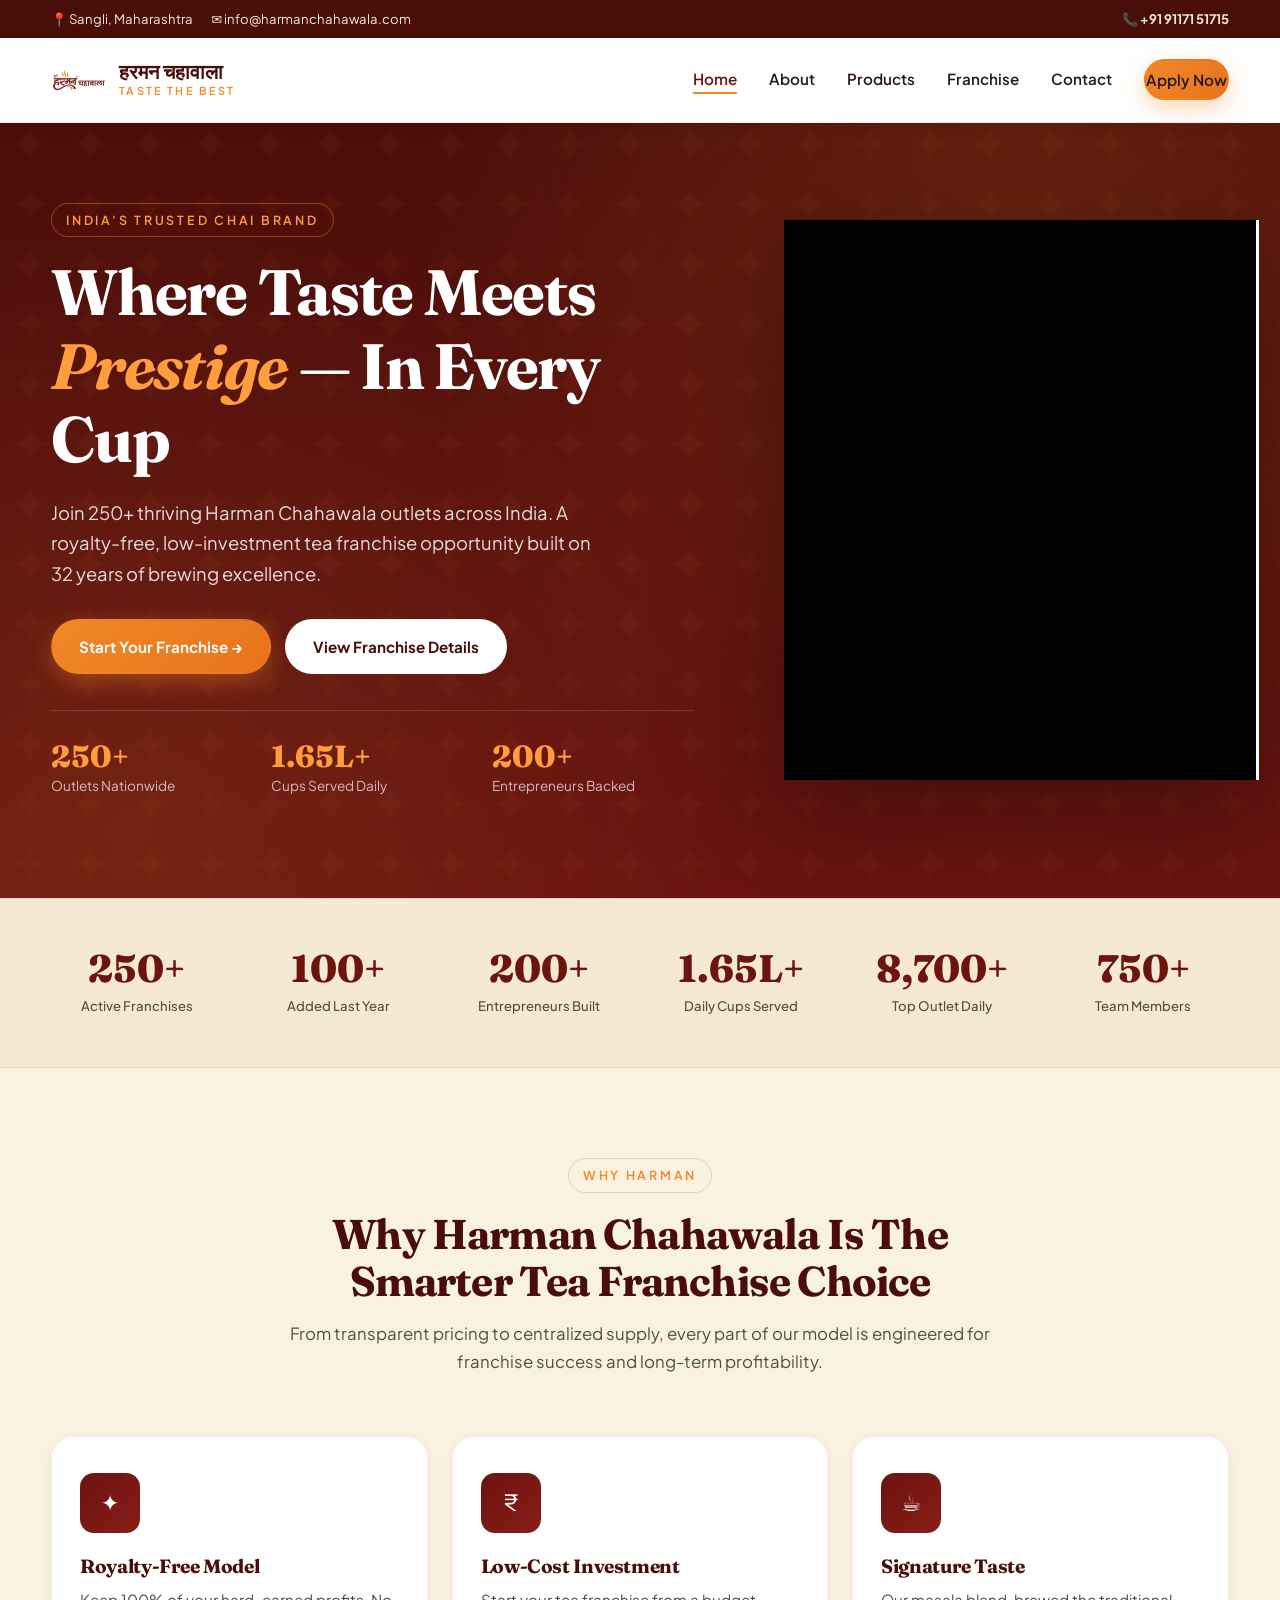
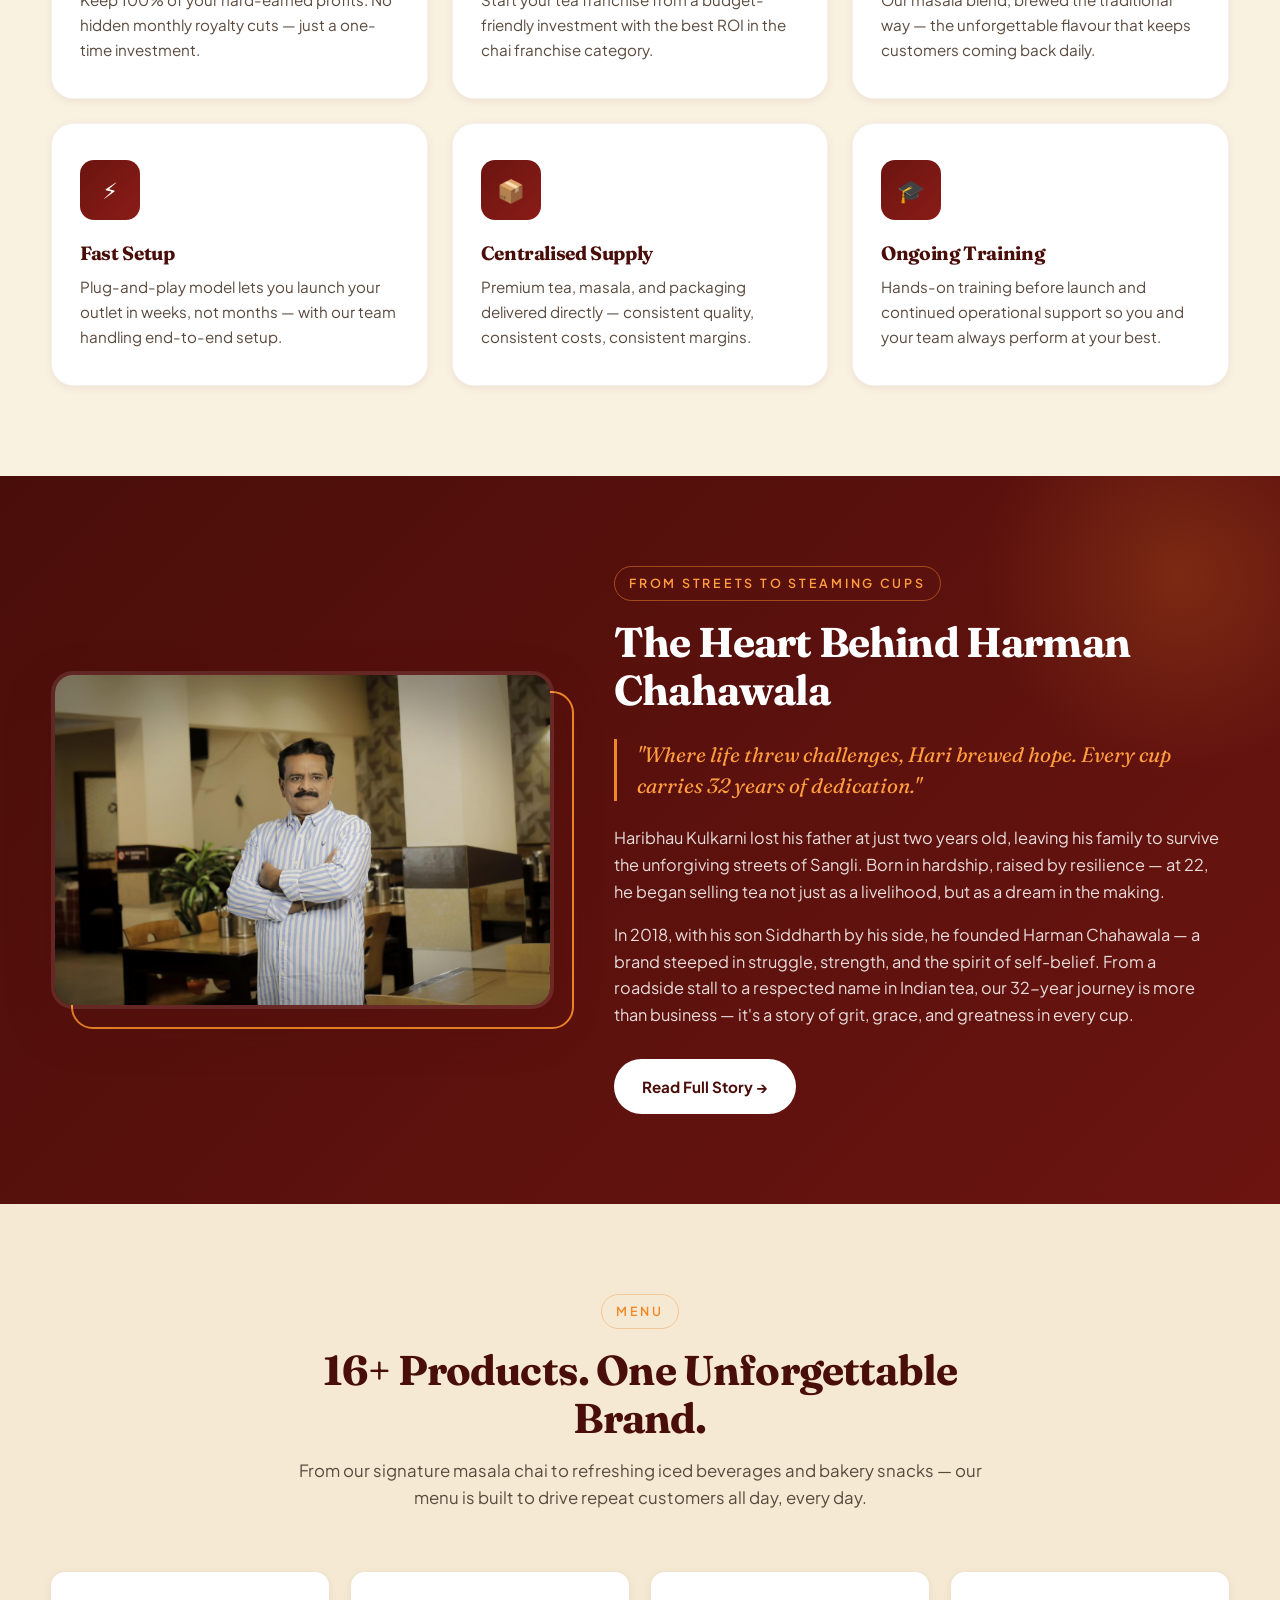
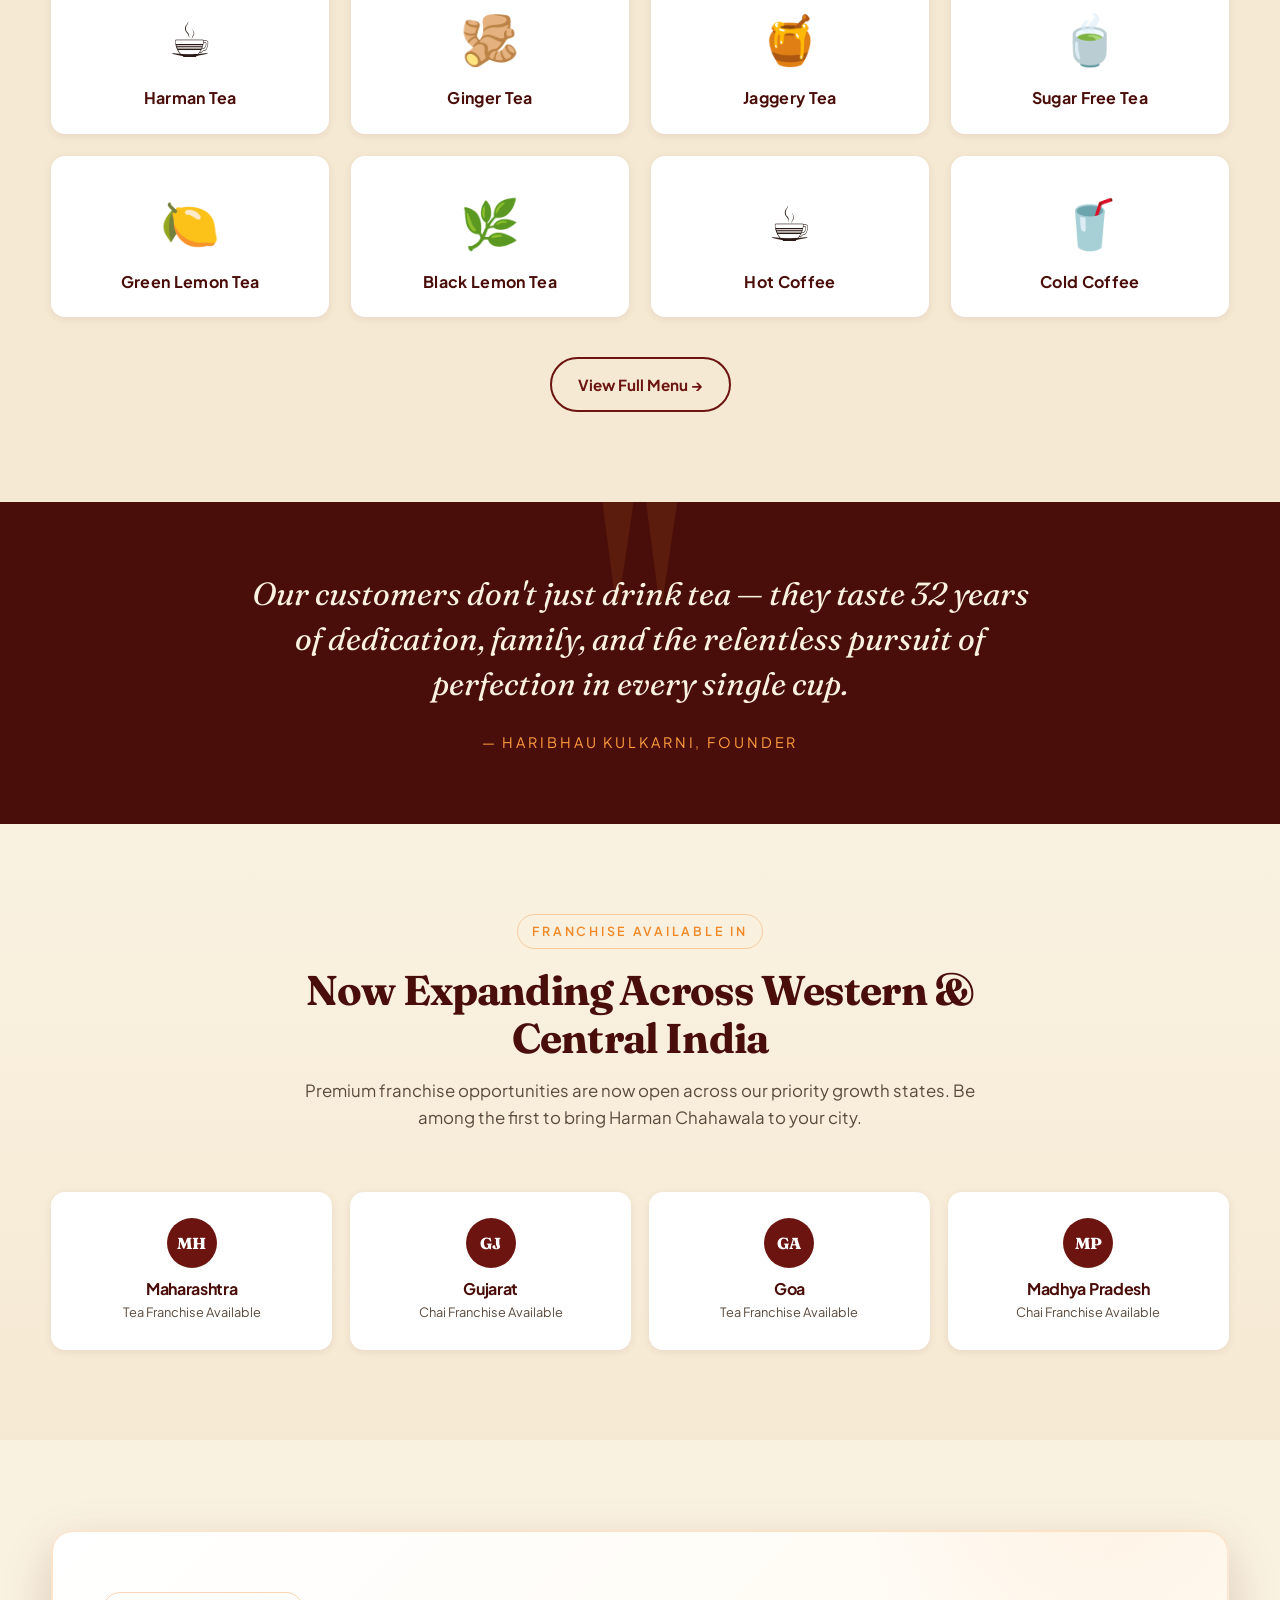
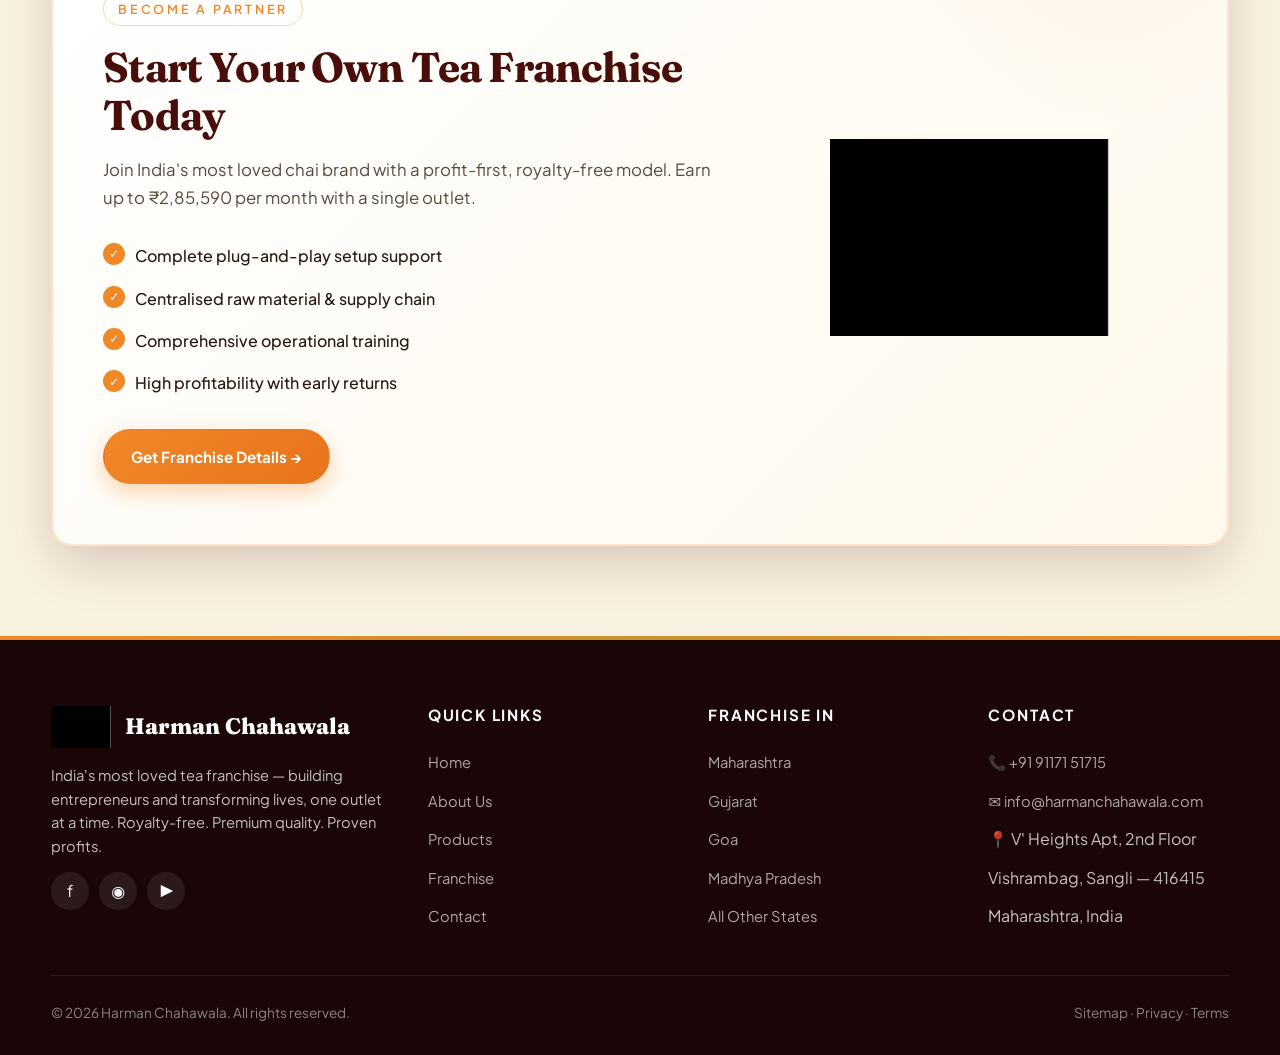
==== index.html @ 60fa7f4a "Initial project setup" ====
<!DOCTYPE html>
<html lang="en">
<head>
<meta charset="UTF-8">
<meta name="viewport" content="width=device-width, initial-scale=1.0">

<!-- ==== Primary SEO Meta ==== -->
<title>Harman Chahawala — Best Tea Franchise in India | Low Cost Chai Franchise</title>
<meta name="description" content="Start your own tea franchise with Harman Chahawala — India's fastest growing chai brand with 250+ outlets. Low investment, royalty-free model, high ROI. Available across Maharashtra, Gujarat, Goa & Madhya Pradesh.">
<meta name="keywords" content="tea franchise cost, chai franchise cost, tea franchise in Maharashtra, tea franchise in Gujarat, tea franchise in Goa, tea franchise in Madhya Pradesh, chai franchise India, low cost tea franchise, Harman Chahawala franchise, best chai franchise, tea stall franchise, profitable tea business">
<meta name="author" content="Harman Chahawala">
<meta name="robots" content="index, follow, max-image-preview:large, max-snippet:-1, max-video-preview:-1">
<meta name="googlebot" content="index, follow">
<meta name="bingbot" content="index, follow">
<link rel="canonical" href="https://www.harmanchahawala.com/">

<!-- ==== Open Graph / Facebook ==== -->
<meta property="og:type" content="website">
<meta property="og:url" content="https://www.harmanchahawala.com/">
<meta property="og:title" content="Harman Chahawala — Best Tea Franchise in India | Low Cost Chai Franchise">
<meta property="og:description" content="Join India's fastest growing tea franchise — 250+ outlets, royalty-free, high ROI. Available in Maharashtra, Gujarat, Goa & MP.">
<meta property="og:image" content="https://www.harmanchahawala.com/images/hero-1.jpg">
<meta property="og:locale" content="en_IN">
<meta property="og:site_name" content="Harman Chahawala">

<!-- ==== Twitter ==== -->
<meta name="twitter:card" content="summary_large_image">
<meta name="twitter:title" content="Harman Chahawala — Best Tea Franchise in India">
<meta name="twitter:description" content="India's fastest growing chai franchise — 250+ outlets, low investment, royalty-free model.">
<meta name="twitter:image" content="https://www.harmanchahawala.com/images/hero-1.jpg">

<!-- ==== Geo / Local ==== -->
<meta name="geo.region" content="IN-MH">
<meta name="geo.placename" content="Sangli, Maharashtra">
<meta name="geo.position" content="16.8524;74.5815">
<meta name="ICBM" content="16.8524, 74.5815">

<!-- ==== Favicon ==== -->
<link rel="icon" type="image/png" href="images/logo.png">
<link rel="apple-touch-icon" href="images/logo.png">

<!-- ==== Preload critical resources ==== -->
<link rel="preconnect" href="https://fonts.googleapis.com">
<link rel="preconnect" href="https://fonts.gstatic.com" crossorigin>
<link rel="stylesheet" href="css/style.css">

<!-- ==== Structured Data — Organization ==== -->
<script type="application/ld+json">
{
  "@context": "https://schema.org",
  "@type": "Organization",
  "name": "Harman Chahawala",
  "alternateName": "Hari Harman Chahawala",
  "url": "https://www.harmanchahawala.com/",
  "logo": "https://www.harmanchahawala.com/images/logo.png",
  "image": "https://www.harmanchahawala.com/images/hero-1.jpg",
  "description": "India's fastest growing tea franchise with 250+ outlets. Affordable, royalty-free chai franchise opportunity across Maharashtra, Gujarat, Goa and Madhya Pradesh.",
  "foundingDate": "2018",
  "founder": { "@type": "Person", "name": "Haribhau Kulkarni" },
  "address": {
    "@type": "PostalAddress",
    "streetAddress": "V' Heights Apt 2nd Floor, Near Hotel Hanuman Executive, Vishrambag",
    "addressLocality": "Sangli",
    "addressRegion": "Maharashtra",
    "postalCode": "416415",
    "addressCountry": "IN"
  },
  "contactPoint": {
    "@type": "ContactPoint",
    "telephone": "+91-91171-51715",
    "contactType": "Franchise Enquiry",
    "email": "info@harmanchahawala.com",
    "areaServed": ["IN-MH","IN-GJ","IN-GA","IN-MP"],
    "availableLanguage": ["en","hi","mr"]
  },
  "sameAs": [
    "https://www.facebook.com/harmanchahawala",
    "https://www.instagram.com/harmanchahawala",
    "https://www.youtube.com/@harmanchahawala"
  ]
}
</script>

<!-- ==== Structured Data — FranchiseOpportunity ==== -->
<script type="application/ld+json">
{
  "@context": "https://schema.org",
  "@type": "Service",
  "serviceType": "Tea Franchise Opportunity",
  "name": "Harman Chahawala Tea Franchise",
  "provider": { "@type": "Organization", "name": "Harman Chahawala" },
  "areaServed": [
    { "@type": "AdministrativeArea", "name": "Maharashtra" },
    { "@type": "AdministrativeArea", "name": "Gujarat" },
    { "@type": "AdministrativeArea", "name": "Goa" },
    { "@type": "AdministrativeArea", "name": "Madhya Pradesh" }
  ],
  "offers": {
    "@type": "Offer",
    "description": "Low-cost royalty-free tea franchise model with high profitability and centralized support.",
    "priceCurrency": "INR"
  }
}
</script>

<!-- ==== Structured Data — Website ==== -->
<script type="application/ld+json">
{
  "@context": "https://schema.org",
  "@type": "WebSite",
  "url": "https://www.harmanchahawala.com/",
  "name": "Harman Chahawala",
  "potentialAction": {
    "@type": "SearchAction",
    "target": "https://www.harmanchahawala.com/?s={search_term_string}",
    "query-input": "required name=search_term_string"
  }
}
</script>
</head>

<body>
<a href="#main" class="skip-link">Skip to main content</a>

<!-- ==== TOPBAR ==== -->
<div class="topbar">
  <div class="container">
    <div class="left">
      <span>📍 Sangli, Maharashtra</span>
      <a href="mailto:info@harmanchahawala.com">✉ info@harmanchahawala.com</a>
    </div>
    <div class="right">
      <a href="tel:+919117151715"><strong>📞 +91 91171 51715</strong></a>
    </div>
  </div>
</div>

<!-- ==== HEADER ==== -->
<header class="header">
  <div class="container">
    <nav class="nav" aria-label="Primary">
      <a class="brand" href="index.html" aria-label="Harman Chahawala home">
        <img src="images/logo_harman.png" alt="Harman Chahawala logo" width="56" height="56">
        <div class="brand-text">
          हरमन चहावाला
          <small>Taste the Best</small>
        </div>
      </a>
      <ul class="menu" id="primaryMenu">
        <li><a href="index.html">Home</a></li>
        <li><a href="about.html">About</a></li>
        <li><a href="products.html">Products</a></li>
        <li><a href="franchise.html">Franchise</a></li>
        <li><a href="contact.html">Contact</a></li>
        <li><a href="contact.html" class="btn btn-primary">Apply Now</a></li>
      </ul>
      <button class="menu-toggle" aria-label="Toggle menu" aria-expanded="false" aria-controls="primaryMenu">
        <span></span><span></span><span></span>
      </button>
    </nav>
  </div>
</header>

<main id="main">

<!-- ==== HERO ==== -->
<section class="hero" aria-label="Hero">
  <div class="container">
    <div class="hero-grid">
      <div class="hero-text">
        <span class="section-eyebrow" style="border-color:rgba(240,136,40,.45); color:var(--saffron-light)">India's Trusted Chai Brand</span>
        <h1>Where Taste Meets <span class="accent">Prestige</span> — In Every Cup</h1>
        <p class="lead">Join 250+ thriving Harman Chahawala outlets across India. A royalty-free, low-investment tea franchise opportunity built on 32 years of brewing excellence.</p>
        <div class="hero-cta">
          <a href="contact.html" class="btn btn-primary">Start Your Franchise →</a>
          <a href="franchise.html" class="btn btn-light">View Franchise Details</a>
        </div>
        <div class="hero-stats">
          <div class="hero-stat">
            <span class="num">250+</span>
            <span class="label">Outlets Nationwide</span>
          </div>
          <div class="hero-stat">
            <span class="num">1.65L+</span>
            <span class="label">Cups Served Daily</span>
          </div>
          <div class="hero-stat">
            <span class="num">200+</span>
            <span class="label">Entrepreneurs Backed</span>
          </div>
        </div>
      </div>
      <div class="hero-visual" aria-hidden="true">
        <span class="steam" style="left:30%; top:8%; animation-delay:0s;"></span>
        <span class="steam" style="left:42%; top:14%; animation-delay:.6s;"></span>
        <span class="steam" style="left:36%; top:20%; animation-delay:1.2s;"></span>
        <img class="hero-mascot" src="images/mascot.png" alt="Harman Chahawala mascot serving fresh tea" loading="eager" width="500" height="600">
      </div>
    </div>
  </div>
</section>

<!-- ==== STATS STRIP ==== -->
<section class="stats-strip" aria-label="Business at a glance">
  <div class="container">
    <div class="stats-grid">
      <div class="stat-block reveal">
        <div class="num">250+</div>
        <div class="label">Active Franchises</div>
      </div>
      <div class="stat-block reveal">
        <div class="num">100+</div>
        <div class="label">Added Last Year</div>
      </div>
      <div class="stat-block reveal">
        <div class="num">200+</div>
        <div class="label">Entrepreneurs Built</div>
      </div>
      <div class="stat-block reveal">
        <div class="num">1.65L+</div>
        <div class="label">Daily Cups Served</div>
      </div>
      <div class="stat-block reveal">
        <div class="num">8,700+</div>
        <div class="label">Top Outlet Daily</div>
      </div>
      <div class="stat-block reveal">
        <div class="num">750+</div>
        <div class="label">Team Members</div>
      </div>
    </div>
  </div>
</section>

<!-- ==== WHY CHOOSE ==== -->
<section class="section">
  <div class="container">
    <div class="section-head reveal">
      <span class="section-eyebrow">Why Harman</span>
      <h2>Why Harman Chahawala Is The Smarter Tea Franchise Choice</h2>
      <p>From transparent pricing to centralized supply, every part of our model is engineered for franchise success and long-term profitability.</p>
    </div>
    <div class="why-grid">
      <article class="why-card reveal">
        <div class="why-icon" aria-hidden="true">✦</div>
        <h3>Royalty-Free Model</h3>
        <p>Keep 100% of your hard-earned profits. No hidden monthly royalty cuts — just a one-time investment.</p>
      </article>
      <article class="why-card reveal">
        <div class="why-icon" aria-hidden="true">₹</div>
        <h3>Low-Cost Investment</h3>
        <p>Start your tea franchise from a budget-friendly investment with the best ROI in the chai franchise category.</p>
      </article>
      <article class="why-card reveal">
        <div class="why-icon" aria-hidden="true">☕</div>
        <h3>Signature Taste</h3>
        <p>Our masala blend, brewed the traditional way — the unforgettable flavour that keeps customers coming back daily.</p>
      </article>
      <article class="why-card reveal">
        <div class="why-icon" aria-hidden="true">⚡</div>
        <h3>Fast Setup</h3>
        <p>Plug-and-play model lets you launch your outlet in weeks, not months — with our team handling end-to-end setup.</p>
      </article>
      <article class="why-card reveal">
        <div class="why-icon" aria-hidden="true">📦</div>
        <h3>Centralised Supply</h3>
        <p>Premium tea, masala, and packaging delivered directly — consistent quality, consistent costs, consistent margins.</p>
      </article>
      <article class="why-card reveal">
        <div class="why-icon" aria-hidden="true">🎓</div>
        <h3>Ongoing Training</h3>
        <p>Hands-on training before launch and continued operational support so you and your team always perform at your best.</p>
      </article>
    </div>
  </div>
</section>

<!-- ==== FOUNDER ==== -->
<section class="founder-section section">
  <div class="container">
    <div class="founder-grid">
      <div class="founder-image reveal">
        <img src="images/founder.jpg" alt="Haribhau Kulkarni, founder of Harman Chahawala" loading="lazy">
      </div>
      <div class="founder-content reveal">
        <span class="section-eyebrow" style="border-color:rgba(240,136,40,.5); color:var(--saffron-light)">From Streets To Steaming Cups</span>
        <h2>The Heart Behind Harman Chahawala</h2>
        <blockquote class="quote">"Where life threw challenges, Hari brewed hope. Every cup carries 32 years of dedication."</blockquote>
        <p>Haribhau Kulkarni lost his father at just two years old, leaving his family to survive the unforgiving streets of Sangli. Born in hardship, raised by resilience — at 22, he began selling tea not just as a livelihood, but as a dream in the making.</p>
        <p>In 2018, with his son Siddharth by his side, he founded Harman Chahawala — a brand steeped in struggle, strength, and the spirit of self-belief. From a roadside stall to a respected name in Indian tea, our 32-year journey is more than business — it's a story of grit, grace, and greatness in every cup.</p>
        <a href="about.html" class="btn btn-light" style="margin-top:14px;">Read Full Story →</a>
      </div>
    </div>
  </div>
</section>

<!-- ==== PRODUCTS PREVIEW ==== -->
<section class="products-section section">
  <div class="container">
    <div class="section-head reveal">
      <span class="section-eyebrow">Menu</span>
      <h2>16+ Products. One Unforgettable Brand.</h2>
      <p>From our signature masala chai to refreshing iced beverages and bakery snacks — our menu is built to drive repeat customers all day, every day.</p>
    </div>
    <div class="products-grid">
      <div class="product-card reveal"><span class="product-emoji">☕</span><h4>Harman Tea</h4></div>
      <div class="product-card reveal"><span class="product-emoji">🫚</span><h4>Ginger Tea</h4></div>
      <div class="product-card reveal"><span class="product-emoji">🍯</span><h4>Jaggery Tea</h4></div>
      <div class="product-card reveal"><span class="product-emoji">🍵</span><h4>Sugar Free Tea</h4></div>
      <div class="product-card reveal"><span class="product-emoji">🍋</span><h4>Green Lemon Tea</h4></div>
      <div class="product-card reveal"><span class="product-emoji">🌿</span><h4>Black Lemon Tea</h4></div>
      <div class="product-card reveal"><span class="product-emoji">☕</span><h4>Hot Coffee</h4></div>
      <div class="product-card reveal"><span class="product-emoji">🥤</span><h4>Cold Coffee</h4></div>
    </div>
    <div style="text-align:center; margin-top:40px;">
      <a href="products.html" class="btn btn-outline">View Full Menu →</a>
    </div>
  </div>
</section>

<!-- ==== QUOTE BAND ==== -->
<section class="quote-band">
  <div class="container">
    <blockquote>
      Our customers don't just drink tea — they taste 32 years of dedication, family, and the relentless pursuit of perfection in every single cup.
    </blockquote>
    <cite>— Haribhau Kulkarni, Founder</cite>
  </div>
</section>

<!-- ==== STATES COVERAGE ==== -->
<section class="states-section section">
  <div class="container">
    <div class="section-head reveal">
      <span class="section-eyebrow">Franchise Available In</span>
      <h2>Now Expanding Across Western & Central India</h2>
      <p>Premium franchise opportunities are now open across our priority growth states. Be among the first to bring Harman Chahawala to your city.</p>
    </div>
    <div class="states-grid">
      <a href="contact.html" class="state-pill reveal">
        <div class="state-icon">MH</div>
        <h4>Maharashtra</h4>
        <p>Tea Franchise Available</p>
      </a>
      <a href="contact.html" class="state-pill reveal">
        <div class="state-icon">GJ</div>
        <h4>Gujarat</h4>
        <p>Chai Franchise Available</p>
      </a>
      <a href="contact.html" class="state-pill reveal">
        <div class="state-icon">GA</div>
        <h4>Goa</h4>
        <p>Tea Franchise Available</p>
      </a>
      <a href="contact.html" class="state-pill reveal">
        <div class="state-icon">MP</div>
        <h4>Madhya Pradesh</h4>
        <p>Chai Franchise Available</p>
      </a>
    </div>
  </div>
</section>

<!-- ==== FRANCHISE CTA ==== -->
<section class="franchise-cta section">
  <div class="container">
    <div class="cta-card reveal">
      <div>
        <span class="section-eyebrow">Become a Partner</span>
        <h2>Start Your Own Tea Franchise Today</h2>
        <p>Join India's most loved chai brand with a profit-first, royalty-free model. Earn up to ₹2,85,590 per month with a single outlet.</p>
        <ul class="cta-list">
          <li>Complete plug-and-play setup support</li>
          <li>Centralised raw material & supply chain</li>
          <li>Comprehensive operational training</li>
          <li>High profitability with early returns</li>
        </ul>
        <a href="contact.html" class="btn btn-primary">Get Franchise Details →</a>
      </div>
      <div class="cta-visual" aria-hidden="true">
        <img src="images/mascot.png" alt="">
      </div>
    </div>
  </div>
</section>

</main>

<!-- ==== FOOTER ==== -->
<footer class="footer">
  <div class="container">
    <div class="footer-grid">
      <div>
        <div class="footer-brand">
          <img src="images/logo.png" alt="Harman Chahawala logo">
          <div class="footer-name">Harman Chahawala</div>
        </div>
        <p style="font-size:.92rem; line-height:1.6;">India's most loved tea franchise — building entrepreneurs and transforming lives, one outlet at a time. Royalty-free. Premium quality. Proven profits.</p>
        <div class="social-links" aria-label="Social media">
          <a href="https://www.facebook.com/harmanchahawala" aria-label="Facebook" rel="noopener">f</a>
          <a href="https://www.instagram.com/harmanchahawala" aria-label="Instagram" rel="noopener">◉</a>
          <a href="https://www.youtube.com/@harmanchahawala" aria-label="YouTube" rel="noopener">▶</a>
        </div>
      </div>
      <div>
        <h4>Quick Links</h4>
        <ul>
          <li><a href="index.html">Home</a></li>
          <li><a href="about.html">About Us</a></li>
          <li><a href="products.html">Products</a></li>
          <li><a href="franchise.html">Franchise</a></li>
          <li><a href="contact.html">Contact</a></li>
        </ul>
      </div>
      <div>
        <h4>Franchise In</h4>
        <ul>
          <li><a href="franchise.html">Maharashtra</a></li>
          <li><a href="franchise.html">Gujarat</a></li>
          <li><a href="franchise.html">Goa</a></li>
          <li><a href="franchise.html">Madhya Pradesh</a></li>
          <li><a href="contact.html">All Other States</a></li>
        </ul>
      </div>
      <div>
        <h4>Contact</h4>
        <ul>
          <li><a href="tel:+919117151715">📞 +91 91171 51715</a></li>
          <li><a href="mailto:info@harmanchahawala.com">✉ info@harmanchahawala.com</a></li>
          <li>📍 V' Heights Apt, 2nd Floor</li>
          <li>Vishrambag, Sangli — 416415</li>
          <li>Maharashtra, India</li>
        </ul>
      </div>
    </div>
    <div class="footer-bottom">
      <div>© <span id="year"></span> Harman Chahawala. All rights reserved.</div>
      <div><a href="sitemap.xml">Sitemap</a> · <a href="privacy.html">Privacy</a> · <a href="terms.html">Terms</a></div>
    </div>
  </div>
</footer>

<script src="js/main.js"></script>
</body>
</html>
---- css/style.css ----
/* ===================================================
   HARMAN CHAHAWALA — Brand Stylesheet
   Colors derived from brand: Deep Maroon, Warm Cream,
   Saffron Orange, Tea Brown
   =================================================== */

@import url('https://fonts.googleapis.com/css2?family=Fraunces:ital,opsz,wght@0,9..144,400;0,9..144,600;0,9..144,700;0,9..144,900;1,9..144,400&family=Plus+Jakarta+Sans:wght@300;400;500;600;700;800&display=swap');

:root {
  --maroon: #6b1410;
  --maroon-dark: #4a0e0a;
  --maroon-light: #8a1c17;
  --cream: #f5e9d3;
  --cream-light: #faf2e1;
  --saffron: #f08828;
  --saffron-light: #ff9d3f;
  --tea-brown: #8b5a2b;
  --gold: #c8932a;
  --ink: #2a1a14;
  --soft-ink: #5a4a3e;
  --white: #ffffff;
  --shadow-sm: 0 2px 8px rgba(74,14,10,0.08);
  --shadow-md: 0 8px 24px rgba(74,14,10,0.12);
  --shadow-lg: 0 18px 50px rgba(74,14,10,0.18);
  --display: 'Fraunces', Georgia, serif;
  --body: 'Plus Jakarta Sans', system-ui, -apple-system, sans-serif;
  --container: 1240px;
  --radius: 14px;
  --radius-lg: 22px;
}

* { box-sizing: border-box; margin: 0; padding: 0; }

html { scroll-behavior: smooth; -webkit-text-size-adjust: 100%; }

body {
  font-family: var(--body);
  background: var(--cream-light);
  color: var(--ink);
  line-height: 1.65;
  font-size: 16px;
  overflow-x: hidden;
  -webkit-font-smoothing: antialiased;
}

img { max-width: 100%; height: auto; display: block; }

a { color: inherit; text-decoration: none; transition: color .25s ease; }
a:hover { color: var(--saffron); }

.container { width: min(var(--container), 92%); margin: 0 auto; }

h1, h2, h3, h4, h5 {
  font-family: var(--display);
  font-weight: 700;
  letter-spacing: -.02em;
  color: var(--maroon-dark);
  line-height: 1.15;
}

h1 { font-size: clamp(2rem, 5.5vw, 3.6rem); }
h2 { font-size: clamp(1.7rem, 4vw, 2.6rem); }
h3 { font-size: clamp(1.25rem, 2.4vw, 1.6rem); }

.section-eyebrow {
  display: inline-block;
  font-family: var(--body);
  font-weight: 600;
  text-transform: uppercase;
  letter-spacing: .22em;
  font-size: .78rem;
  color: var(--saffron);
  padding: 6px 14px;
  border: 1px solid rgba(240,136,40,.35);
  border-radius: 30px;
  margin-bottom: 18px;
}

.section { padding: 90px 0; position: relative; }
.section-tight { padding: 60px 0; }

/* ============== TOP BAR ============== */
.topbar {
  background: var(--maroon-dark);
  color: var(--cream);
  font-size: .82rem;
  padding: 8px 0;
}
.topbar .container {
  display: flex; justify-content: space-between; align-items: center; flex-wrap: wrap; gap: 8px;
}
.topbar a { color: var(--cream); }
.topbar a:hover { color: var(--saffron-light); }
.topbar .left { display: flex; gap: 18px; flex-wrap: wrap; }

/* ============== HEADER / NAV ============== */
.header {
  background: var(--white);
  position: sticky; top: 0; z-index: 100;
  box-shadow: var(--shadow-sm);
  border-bottom: 1px solid rgba(107,20,16,.08);
}
.nav {
  display: flex; align-items: center; justify-content: space-between;
  padding: 14px 0; gap: 18px;
}
.brand { display: flex; align-items: center; gap: 12px; }
.brand img { width: 56px; height: 56px; }
.brand-text {
  font-family: var(--display);
  font-weight: 800;
  font-size: 1.25rem;
  color: var(--maroon-dark);
  line-height: 1;
}
.brand-text small {
  display: block;
  font-family: var(--body);
  font-size: .68rem;
  font-weight: 600;
  letter-spacing: .2em;
  text-transform: uppercase;
  color: var(--saffron);
  margin-top: 4px;
}

.menu {
  display: flex; gap: 32px; list-style: none; align-items: center;
}
.menu a {
  font-weight: 600; font-size: .95rem; color: var(--ink);
  position: relative; padding: 6px 0;
}
.menu a::after {
  content: ''; position: absolute; left: 0; bottom: 0;
  width: 0; height: 2px; background: var(--saffron);
  transition: width .3s ease;
}
.menu a:hover::after, .menu a.active::after { width: 100%; }
.menu a.active { color: var(--maroon); }

.btn {
  display: inline-flex; align-items: center; gap: 10px;
  padding: 13px 26px; border-radius: 999px;
  font-weight: 700; font-size: .95rem; cursor: pointer;
  transition: all .3s cubic-bezier(.2,.7,.3,1);
  border: 2px solid transparent; text-align: center;
  font-family: var(--body);
}
.btn-primary {
  background: linear-gradient(135deg, var(--saffron) 0%, #e8731c 100%);
  color: white;
  box-shadow: 0 8px 22px rgba(240,136,40,.35);
}
.btn-primary:hover { transform: translateY(-2px); box-shadow: 0 12px 30px rgba(240,136,40,.5); color: white; }
.btn-outline {
  background: transparent; color: var(--maroon); border-color: var(--maroon);
}
.btn-outline:hover { background: var(--maroon); color: white; }
.btn-light {
  background: white; color: var(--maroon-dark);
}
.btn-light:hover { background: var(--saffron); color: white; transform: translateY(-2px); }

.menu-toggle {
  display: none; background: none; border: none; cursor: pointer;
  width: 44px; height: 44px; position: relative;
}
.menu-toggle span {
  display: block; position: absolute; left: 10px; right: 10px; height: 3px;
  background: var(--maroon-dark); border-radius: 2px; transition: all .3s ease;
}
.menu-toggle span:nth-child(1) { top: 14px; }
.menu-toggle span:nth-child(2) { top: 21px; }
.menu-toggle span:nth-child(3) { top: 28px; }
.menu-toggle.open span:nth-child(1) { top: 21px; transform: rotate(45deg); }
.menu-toggle.open span:nth-child(2) { opacity: 0; }
.menu-toggle.open span:nth-child(3) { top: 21px; transform: rotate(-45deg); }

/* ============== HERO ============== */
.hero {
  background: var(--maroon-dark);
  background-image:
    radial-gradient(circle at 80% 20%, rgba(240,136,40,.18), transparent 50%),
    radial-gradient(circle at 10% 90%, rgba(200,147,42,.12), transparent 45%),
    linear-gradient(180deg, var(--maroon-dark) 0%, var(--maroon) 100%);
  color: var(--cream-light);
  padding: 80px 0 100px;
  position: relative;
  overflow: hidden;
}
.hero::before {
  content: ''; position: absolute; inset: 0;
  background-image: url("data:image/svg+xml,%3Csvg xmlns='http://www.w3.org/2000/svg' width='60' height='60' viewBox='0 0 60 60'%3E%3Cpath fill='%23f08828' fill-opacity='0.05' d='M30 5c-2 8-8 14-16 16 8 2 14 8 16 16 2-8 8-14 16-16-8-2-14-8-16-16z'/%3E%3C/svg%3E");
  opacity: .8;
}
.hero .container { position: relative; z-index: 2; }
.hero-grid {
  display: grid; grid-template-columns: 1.15fr .85fr; gap: 60px; align-items: center;
}
.hero h1 {
  color: white; font-size: clamp(2.2rem, 5vw, 4rem);
  margin-bottom: 22px;
}
.hero h1 .accent {
  color: var(--saffron-light);
  font-style: italic;
  display: inline-block;
}
.hero p.lead {
  font-size: 1.15rem; color: rgba(255,255,255,.85);
  margin-bottom: 30px; max-width: 540px;
}
.hero-stats {
  display: grid; grid-template-columns: repeat(3, 1fr); gap: 18px;
  margin-top: 36px; padding-top: 30px;
  border-top: 1px solid rgba(255,255,255,.15);
}
.hero-stat .num {
  font-family: var(--display); font-weight: 800;
  font-size: 1.9rem; color: var(--saffron-light);
  display: block; line-height: 1;
}
.hero-stat .label { font-size: .85rem; color: rgba(255,255,255,.7); margin-top: 6px; }

.hero-visual { position: relative; height: 560px; }
.hero-mascot {
  position: absolute; right: -30px; bottom: 0; height: 100%; max-height: 600px;
  filter: drop-shadow(0 30px 60px rgba(0,0,0,.4));
  animation: gentle-bob 5s ease-in-out infinite;
}
@keyframes gentle-bob { 0%,100% { transform: translateY(0); } 50% { transform: translateY(-12px); } }

.hero-cta { display: flex; gap: 14px; flex-wrap: wrap; }

/* Floating tea decor */
.steam {
  position: absolute; width: 6px; height: 60px;
  background: linear-gradient(to top, rgba(255,255,255,.4), transparent);
  border-radius: 50%;
  filter: blur(4px);
  animation: steam 3s ease-in infinite;
}
@keyframes steam {
  0% { opacity: 0; transform: translateY(0) scale(.8); }
  50% { opacity: 1; }
  100% { opacity: 0; transform: translateY(-80px) scale(1.4); }
}

/* ============== SECTIONS ============== */
.section-head { text-align: center; max-width: 720px; margin: 0 auto 60px; }
.section-head p { color: var(--soft-ink); font-size: 1.05rem; margin-top: 14px; }

/* Stats Strip */
.stats-strip {
  background: var(--cream);
  padding: 50px 0;
  border-top: 1px solid rgba(107,20,16,.08);
  border-bottom: 1px solid rgba(107,20,16,.08);
}
.stats-grid {
  display: grid; grid-template-columns: repeat(6, 1fr); gap: 30px;
}
.stat-block { text-align: center; }
.stat-block .num {
  font-family: var(--display); font-weight: 800;
  font-size: clamp(1.6rem, 3vw, 2.4rem); color: var(--maroon);
  line-height: 1;
}
.stat-block .label {
  font-size: .82rem; color: var(--soft-ink);
  margin-top: 8px; font-weight: 500;
}

/* Why Cards */
.why-grid {
  display: grid; grid-template-columns: repeat(3, 1fr); gap: 24px;
}
.why-card {
  background: white; padding: 36px 28px; border-radius: var(--radius-lg);
  box-shadow: var(--shadow-sm); transition: all .35s ease;
  border: 1px solid rgba(107,20,16,.06);
  position: relative; overflow: hidden;
}
.why-card::before {
  content: ''; position: absolute; top: 0; left: 0; right: 0; height: 4px;
  background: linear-gradient(90deg, var(--saffron), var(--gold));
  transform: scaleX(0); transform-origin: left;
  transition: transform .35s ease;
}
.why-card:hover { transform: translateY(-6px); box-shadow: var(--shadow-md); }
.why-card:hover::before { transform: scaleX(1); }
.why-icon {
  width: 60px; height: 60px; border-radius: 14px;
  background: linear-gradient(135deg, var(--maroon), var(--maroon-light));
  display: flex; align-items: center; justify-content: center;
  margin-bottom: 22px; color: white; font-size: 1.4rem;
}
.why-card h3 { color: var(--maroon-dark); margin-bottom: 10px; font-size: 1.2rem; }
.why-card p { color: var(--soft-ink); font-size: .95rem; }

/* Products Grid */
.products-section { background: var(--cream); }
.products-grid {
  display: grid; grid-template-columns: repeat(4, 1fr); gap: 22px;
}
.product-card {
  background: white; border-radius: var(--radius);
  padding: 24px 18px; text-align: center;
  box-shadow: var(--shadow-sm);
  transition: all .3s ease;
  border: 2px solid transparent;
}
.product-card:hover {
  transform: translateY(-5px); border-color: var(--saffron);
  box-shadow: var(--shadow-md);
}
.product-emoji { font-size: 3rem; margin-bottom: 12px; display: block; }
.product-card h4 {
  font-family: var(--body); font-weight: 700; color: var(--maroon-dark);
  font-size: 1rem; letter-spacing: .02em;
}

/* Founder Section */
.founder-section {
  background: linear-gradient(135deg, var(--maroon-dark) 0%, var(--maroon) 100%);
  color: white;
  position: relative; overflow: hidden;
}
.founder-section::before {
  content: ''; position: absolute; top: -100px; right: -100px;
  width: 400px; height: 400px; border-radius: 50%;
  background: radial-gradient(circle, rgba(240,136,40,.2), transparent 70%);
}
.founder-grid {
  display: grid; grid-template-columns: .9fr 1.1fr; gap: 60px; align-items: center;
  position: relative; z-index: 1;
}
.founder-image { position: relative; }
.founder-image img {
  border-radius: var(--radius-lg); box-shadow: var(--shadow-lg);
  border: 4px solid rgba(255,255,255,.1);
}
.founder-image::after {
  content: ''; position: absolute; inset: 20px -20px -20px 20px;
  border: 2px solid var(--saffron); border-radius: var(--radius-lg);
  z-index: -1;
}
.founder-content h2 { color: white; }
.founder-content .quote {
  font-family: var(--display); font-style: italic;
  font-size: 1.3rem; line-height: 1.5; color: var(--saffron-light);
  border-left: 3px solid var(--saffron); padding-left: 20px; margin: 24px 0;
}
.founder-content p { color: rgba(255,255,255,.85); margin-bottom: 16px; font-size: 1.02rem; }

/* Franchise CTA */
.franchise-cta {
  background: var(--cream-light);
  position: relative; overflow: hidden;
}
.cta-card {
  background: linear-gradient(135deg, #fff 0%, #fff8eb 100%);
  border-radius: var(--radius-lg);
  padding: 60px 50px;
  display: grid; grid-template-columns: 1.5fr 1fr; gap: 40px; align-items: center;
  box-shadow: var(--shadow-lg);
  border: 2px solid rgba(240,136,40,.2);
  position: relative; overflow: hidden;
}
.cta-card::before {
  content: ''; position: absolute; top: -50%; right: -10%;
  width: 500px; height: 500px;
  background: radial-gradient(circle, rgba(240,136,40,.08), transparent 70%);
}
.cta-card h2 { color: var(--maroon-dark); margin-bottom: 16px; }
.cta-card p { color: var(--soft-ink); margin-bottom: 24px; font-size: 1.05rem; }
.cta-list { list-style: none; margin: 24px 0; }
.cta-list li {
  padding: 8px 0 8px 32px; position: relative;
  font-weight: 500; color: var(--ink);
}
.cta-list li::before {
  content: '✓'; position: absolute; left: 0; top: 8px;
  width: 22px; height: 22px; border-radius: 50%;
  background: var(--saffron); color: white;
  display: flex; align-items: center; justify-content: center;
  font-weight: 800; font-size: .75rem;
}
.cta-visual { text-align: center; }
.cta-visual img { max-width: 280px; margin: 0 auto; }

/* Investment Plans */
.plans-grid {
  display: grid; grid-template-columns: 1fr 1fr; gap: 30px;
}
.plan-card {
  background: white; border-radius: var(--radius-lg);
  padding: 40px 36px; box-shadow: var(--shadow-md);
  border: 2px solid rgba(107,20,16,.08);
  position: relative; overflow: hidden;
  transition: all .3s ease;
}
.plan-card.featured {
  background: linear-gradient(180deg, #fff 0%, #fff8eb 100%);
  border-color: var(--saffron);
}
.plan-card.featured::before {
  content: 'RECOMMENDED'; position: absolute; top: 20px; right: -40px;
  background: var(--saffron); color: white;
  padding: 6px 50px; font-size: .7rem; font-weight: 800;
  letter-spacing: .15em; transform: rotate(45deg);
}
.plan-card:hover { transform: translateY(-4px); }
.plan-name {
  font-family: var(--display); font-weight: 800; font-size: 1.5rem;
  color: var(--maroon-dark); margin-bottom: 8px;
}
.plan-tagline { color: var(--saffron); font-weight: 600; font-size: .85rem; text-transform: uppercase; letter-spacing: .15em; margin-bottom: 24px; }
.plan-features { list-style: none; }
.plan-features li {
  padding: 12px 0; border-bottom: 1px dashed rgba(107,20,16,.1);
  display: flex; gap: 12px; align-items: flex-start;
}
.plan-features li::before {
  content: '●'; color: var(--saffron); flex-shrink: 0;
}

/* Profit/Earnings */
.earnings-section { background: var(--cream); }
.earnings-grid {
  display: grid; grid-template-columns: repeat(3, 1fr); gap: 24px;
}
.earning-card {
  background: white; border-radius: var(--radius-lg);
  padding: 36px 28px; text-align: center;
  box-shadow: var(--shadow-sm);
  border-top: 4px solid var(--saffron);
  transition: transform .3s ease;
}
.earning-card:hover { transform: translateY(-6px); box-shadow: var(--shadow-md); }
.earning-card .cups {
  font-size: .85rem; font-weight: 700; text-transform: uppercase;
  letter-spacing: .15em; color: var(--saffron);
  margin-bottom: 14px;
}
.earning-card .profit {
  font-family: var(--display); font-weight: 800;
  font-size: 2.2rem; color: var(--maroon-dark); line-height: 1;
}
.earning-card .period {
  color: var(--soft-ink); font-size: .9rem; margin-top: 8px;
}
.earning-card .breakdown {
  margin-top: 22px; padding-top: 22px;
  border-top: 1px solid rgba(107,20,16,.1);
  font-size: .85rem; color: var(--soft-ink);
  text-align: left;
}
.earning-card .breakdown div {
  display: flex; justify-content: space-between; padding: 4px 0;
}

/* States Coverage */
.states-section {
  background: linear-gradient(180deg, var(--cream-light) 0%, var(--cream) 100%);
}
.states-grid {
  display: grid; grid-template-columns: repeat(4, 1fr); gap: 18px;
  margin-top: 40px;
}
.state-pill {
  background: white; padding: 24px 20px; border-radius: var(--radius);
  text-align: center; box-shadow: var(--shadow-sm);
  border: 2px solid transparent; transition: all .3s ease;
  cursor: pointer;
}
.state-pill:hover { border-color: var(--saffron); transform: translateY(-3px); }
.state-pill .state-icon {
  width: 50px; height: 50px; margin: 0 auto 12px;
  background: var(--maroon); color: white; border-radius: 50%;
  display: flex; align-items: center; justify-content: center;
  font-weight: 800; font-family: var(--display);
}
.state-pill h4 { color: var(--maroon-dark); font-size: 1rem; font-family: var(--body); font-weight: 700; }
.state-pill p { font-size: .8rem; color: var(--soft-ink); margin-top: 4px; }

/* Testimonial / Quote band */
.quote-band {
  background: var(--maroon-dark); color: white; padding: 70px 0;
  text-align: center; position: relative; overflow: hidden;
}
.quote-band::before {
  content: '"'; position: absolute;
  top: -40px; left: 50%; transform: translateX(-50%);
  font-size: 22rem; color: rgba(240,136,40,.1);
  font-family: var(--display); line-height: 1;
}
.quote-band blockquote {
  font-family: var(--display); font-style: italic;
  font-size: clamp(1.4rem, 2.5vw, 2rem); line-height: 1.4;
  max-width: 800px; margin: 0 auto;
  position: relative; z-index: 1;
  color: var(--cream-light);
}
.quote-band cite {
  display: block; margin-top: 24px; font-style: normal;
  font-family: var(--body); font-size: .9rem;
  text-transform: uppercase; letter-spacing: .2em;
  color: var(--saffron-light);
}

/* ============== FORM ============== */
.form-section {
  background: linear-gradient(180deg, var(--cream-light) 0%, var(--cream) 100%);
}
.form-wrap {
  display: grid; grid-template-columns: .9fr 1.1fr; gap: 50px;
  background: white; border-radius: var(--radius-lg);
  overflow: hidden; box-shadow: var(--shadow-lg);
}
.form-info {
  background: linear-gradient(135deg, var(--maroon-dark) 0%, var(--maroon) 100%);
  color: white; padding: 50px 40px;
  position: relative; overflow: hidden;
}
.form-info h2 { color: white; margin-bottom: 18px; }
.form-info p { color: rgba(255,255,255,.85); margin-bottom: 30px; }
.contact-list { list-style: none; }
.contact-list li {
  display: flex; gap: 14px; align-items: flex-start;
  padding: 14px 0; border-bottom: 1px solid rgba(255,255,255,.12);
}
.contact-list .icon {
  width: 40px; height: 40px; border-radius: 50%;
  background: rgba(240,136,40,.2); color: var(--saffron-light);
  display: flex; align-items: center; justify-content: center;
  flex-shrink: 0; font-size: 1.1rem;
}
.contact-list strong { display: block; font-weight: 700; color: white; }
.contact-list a, .contact-list span { color: rgba(255,255,255,.85); font-size: .95rem; }
.contact-list a:hover { color: var(--saffron-light); }

.form-fields { padding: 50px 40px; }
.form-fields h3 { color: var(--maroon-dark); margin-bottom: 8px; font-size: 1.4rem; }
.form-fields .form-sub { color: var(--soft-ink); margin-bottom: 28px; font-size: .95rem; }

.field-row { display: grid; grid-template-columns: 1fr 1fr; gap: 16px; margin-bottom: 16px; }
.field { margin-bottom: 16px; }
.field label {
  display: block; font-weight: 600; font-size: .85rem;
  color: var(--maroon-dark); margin-bottom: 7px;
  letter-spacing: .02em;
}
.field input, .field select, .field textarea {
  width: 100%; padding: 13px 16px;
  border: 1.5px solid rgba(107,20,16,.15); border-radius: 10px;
  font-family: var(--body); font-size: .95rem; color: var(--ink);
  background: white; transition: all .25s ease;
}
.field input:focus, .field select:focus, .field textarea:focus {
  outline: none; border-color: var(--saffron);
  box-shadow: 0 0 0 4px rgba(240,136,40,.12);
}
.field textarea { resize: vertical; min-height: 90px; }

.captcha-row {
  display: flex; gap: 14px; align-items: center;
  background: var(--cream); padding: 16px; border-radius: 10px;
  margin-bottom: 18px;
}
.captcha-display {
  font-family: var(--display); font-weight: 800;
  font-size: 1.5rem; color: var(--maroon);
  letter-spacing: 6px;
  background: repeating-linear-gradient(
    45deg, transparent, transparent 8px,
    rgba(107,20,16,.05) 8px, rgba(107,20,16,.05) 10px
  );
  padding: 10px 16px; border-radius: 8px;
  user-select: none;
  text-decoration: line-through;
  text-decoration-color: rgba(240,136,40,.5);
}
.captcha-refresh {
  background: var(--maroon); color: white; border: none;
  width: 38px; height: 38px; border-radius: 8px; cursor: pointer;
  font-size: 1.1rem;
}
.captcha-refresh:hover { background: var(--saffron); }
.captcha-input { flex: 1; }
.captcha-input input {
  width: 100%; padding: 10px 14px;
  border: 1.5px solid rgba(107,20,16,.15); border-radius: 8px;
  font-family: var(--display); font-weight: 700; letter-spacing: 4px;
  text-align: center; font-size: 1.1rem;
}

.form-message {
  padding: 12px 16px; border-radius: 8px; margin-bottom: 16px;
  font-size: .9rem; display: none;
}
.form-message.success { display: block; background: #e7f6e9; color: #1d6b2c; border: 1px solid #c3e8c9; }
.form-message.error { display: block; background: #fde8e8; color: #8a1c17; border: 1px solid #f4c5c5; }

.btn-submit {
  width: 100%; padding: 16px; font-size: 1rem;
  background: linear-gradient(135deg, var(--maroon) 0%, var(--maroon-dark) 100%);
  color: white; border: none; border-radius: 10px;
  font-weight: 700; cursor: pointer;
  transition: all .3s ease;
  letter-spacing: .03em;
}
.btn-submit:hover {
  transform: translateY(-2px);
  box-shadow: 0 10px 24px rgba(107,20,16,.3);
}
.btn-submit:disabled { opacity: .6; cursor: not-allowed; transform: none; }

/* ============== FOOTER ============== */
.footer {
  background: #1a0606;
  color: rgba(255,255,255,.75);
  padding: 70px 0 30px;
  position: relative;
}
.footer::before {
  content: ''; position: absolute; top: 0; left: 0; right: 0; height: 4px;
  background: linear-gradient(90deg, var(--saffron), var(--gold), var(--saffron));
}
.footer-grid {
  display: grid; grid-template-columns: 1.4fr 1fr 1fr 1fr; gap: 40px;
  margin-bottom: 40px;
}
.footer h4 {
  color: white; font-family: var(--body); font-weight: 700;
  font-size: .95rem; letter-spacing: .12em; text-transform: uppercase;
  margin-bottom: 20px;
}
.footer ul { list-style: none; }
.footer ul li { padding: 6px 0; }
.footer ul a { color: rgba(255,255,255,.65); font-size: .92rem; }
.footer ul a:hover { color: var(--saffron-light); }
.footer-brand { display: flex; align-items: center; gap: 14px; margin-bottom: 16px; }
.footer-brand img { width: 60px; }
.footer-brand .footer-name {
  font-family: var(--display); font-weight: 800; font-size: 1.4rem;
  color: white;
}
.footer-bottom {
  border-top: 1px solid rgba(255,255,255,.08);
  padding-top: 26px;
  display: flex; justify-content: space-between; flex-wrap: wrap; gap: 14px;
  font-size: .85rem; color: rgba(255,255,255,.5);
}
.social-links { display: flex; gap: 10px; margin-top: 14px; }
.social-links a {
  width: 38px; height: 38px; border-radius: 50%;
  background: rgba(255,255,255,.08);
  display: flex; align-items: center; justify-content: center;
  color: white; transition: all .25s ease;
}
.social-links a:hover { background: var(--saffron); transform: translateY(-2px); }

/* ============== UTIL / PAGE INTRO ============== */
.page-intro {
  background: linear-gradient(135deg, var(--maroon-dark), var(--maroon));
  color: white;
  padding: 70px 0 80px;
  text-align: center;
  position: relative;
  overflow: hidden;
}
.page-intro::before {
  content: ''; position: absolute; inset: 0;
  background-image: url("data:image/svg+xml,%3Csvg xmlns='http://www.w3.org/2000/svg' width='80' height='80' viewBox='0 0 80 80'%3E%3Cpath fill='%23f08828' fill-opacity='0.06' d='M40 10c-4 12-12 20-26 24 14 4 22 12 26 24 4-12 12-20 26-24-14-4-22-12-26-24z'/%3E%3C/svg%3E");
}
.page-intro .container { position: relative; }
.page-intro h1 { color: white; margin-bottom: 14px; }
.page-intro p {
  color: rgba(255,255,255,.85); font-size: 1.1rem; max-width: 640px; margin: 0 auto;
}
.breadcrumb {
  font-size: .85rem; color: var(--saffron-light); margin-bottom: 16px;
  letter-spacing: .1em; text-transform: uppercase; font-weight: 600;
}
.breadcrumb a { color: var(--saffron-light); }
.breadcrumb a:hover { color: white; }

/* Story timeline */
.timeline {
  max-width: 800px; margin: 50px auto;
  position: relative; padding: 20px 0;
}
.timeline::before {
  content: ''; position: absolute; left: 28px; top: 0; bottom: 0; width: 2px;
  background: linear-gradient(180deg, var(--saffron), var(--gold));
}
.timeline-item {
  padding-left: 80px; position: relative;
  margin-bottom: 40px;
}
.timeline-item::before {
  content: ''; position: absolute; left: 18px; top: 4px;
  width: 22px; height: 22px; border-radius: 50%;
  background: var(--saffron); border: 4px solid var(--cream-light);
  box-shadow: 0 0 0 2px var(--saffron);
}
.timeline-year {
  display: inline-block;
  font-family: var(--display); font-weight: 800;
  font-size: 1.5rem; color: var(--maroon);
  margin-bottom: 6px;
}
.timeline-item h3 { color: var(--maroon-dark); margin-bottom: 8px; }
.timeline-item p { color: var(--soft-ink); }

/* Vision/Mission cards */
.vm-grid { display: grid; grid-template-columns: 1fr 1fr; gap: 30px; }
.vm-card {
  padding: 40px; border-radius: var(--radius-lg);
  background: white; box-shadow: var(--shadow-md);
  border-top: 4px solid var(--saffron);
  position: relative;
}
.vm-icon {
  width: 60px; height: 60px; border-radius: 14px;
  background: linear-gradient(135deg, var(--maroon), var(--maroon-light));
  color: white; display: flex; align-items: center; justify-content: center;
  font-size: 1.6rem; margin-bottom: 20px;
}
.vm-card h3 { font-size: 1.5rem; color: var(--maroon-dark); margin-bottom: 12px; }
.vm-card p { color: var(--soft-ink); font-size: 1rem; }

/* Requirements two-up */
.req-two-up { display: grid; grid-template-columns: 1fr 1fr; gap: 40px; align-items: start; }
.req-list { list-style: none; }
.req-list li {
  display: flex; gap: 16px; padding: 16px 0;
  border-bottom: 1px solid rgba(107,20,16,.08);
}
.req-icon-sm {
  width: 44px; height: 44px; border-radius: 12px;
  background: var(--cream); color: var(--maroon);
  display: flex; align-items: center; justify-content: center;
  flex-shrink: 0; font-size: 1.2rem; font-weight: 700;
}
.req-list strong { display: block; color: var(--maroon-dark); font-size: 1rem; margin-bottom: 4px; }
.req-list p { color: var(--soft-ink); font-size: .9rem; }

/* Inclusions accordion */
.inclusions { display: grid; grid-template-columns: 1fr; gap: 14px; margin-top: 30px; }
.inc-card {
  background: white; border-radius: var(--radius);
  padding: 24px 28px; box-shadow: var(--shadow-sm);
  border-left: 4px solid var(--saffron);
}
.inc-card h4 {
  font-family: var(--body); font-size: 1.05rem; color: var(--maroon-dark);
  font-weight: 700; margin-bottom: 12px; letter-spacing: .03em;
}
.inc-card .tags { display: flex; flex-wrap: wrap; gap: 8px; }
.inc-card .tag {
  background: var(--cream); color: var(--maroon-dark);
  padding: 5px 12px; border-radius: 20px; font-size: .8rem; font-weight: 500;
}

/* ============== RESPONSIVE ============== */
@media (max-width: 980px) {
  .menu { display: none; position: absolute; top: 100%; left: 0; right: 0;
    background: white; flex-direction: column; gap: 0; padding: 16px;
    box-shadow: var(--shadow-md); border-top: 1px solid rgba(107,20,16,.08);
  }
  .menu.open { display: flex; }
  .menu li { width: 100%; border-bottom: 1px solid rgba(107,20,16,.06); }
  .menu li:last-child { border-bottom: none; }
  .menu a { display: block; padding: 14px 4px; }
  .menu-toggle { display: block; }

  .hero-grid { grid-template-columns: 1fr; gap: 40px; }
  .hero-visual { height: 380px; order: -1; }
  .hero-mascot { right: 50%; transform: translateX(50%); height: 95%; }
  .hero-stats { grid-template-columns: repeat(3, 1fr); }

  .stats-grid { grid-template-columns: repeat(3, 1fr); gap: 26px; }
  .why-grid, .products-grid, .earnings-grid { grid-template-columns: repeat(2, 1fr); }
  .products-grid { grid-template-columns: repeat(3, 1fr); }
  .founder-grid, .form-wrap, .cta-card, .plans-grid, .req-two-up, .vm-grid {
    grid-template-columns: 1fr; gap: 30px;
  }
  .footer-grid { grid-template-columns: 1fr 1fr; gap: 30px; }
  .states-grid { grid-template-columns: repeat(3, 1fr); }
}

@media (max-width: 640px) {
  .section { padding: 60px 0; }
  .hero { padding: 50px 0 70px; }
  .hero-stats { grid-template-columns: 1fr; gap: 12px; padding-top: 22px; margin-top: 24px; }
  .hero-stat { display: flex; gap: 14px; align-items: baseline; }
  .hero-stat .num { font-size: 1.6rem; }
  .stats-grid { grid-template-columns: repeat(2, 1fr); gap: 22px; }
  .why-grid, .products-grid, .earnings-grid, .states-grid { grid-template-columns: 1fr 1fr; }
  .products-grid .product-card { padding: 18px 12px; }
  .product-emoji { font-size: 2.4rem; }
  .footer-grid { grid-template-columns: 1fr; }
  .form-info, .form-fields { padding: 36px 24px; }
  .field-row { grid-template-columns: 1fr; }
  .cta-card { padding: 36px 24px; }
  .topbar .container { justify-content: center; font-size: .75rem; }
  .topbar .left { justify-content: center; }
  .topbar .right { display: none; }
  .menu { left: -8px; right: -8px; }
  .hero-cta .btn { width: 100%; justify-content: center; }
  .hero-cta { width: 100%; }
  .timeline-item { padding-left: 60px; }
  .timeline::before { left: 18px; }
  .timeline-item::before { left: 8px; }
}

/* Reveal animation */
.reveal {
  opacity: 0; transform: translateY(24px);
  transition: opacity .8s ease, transform .8s ease;
}
.reveal.in {
  opacity: 1; transform: translateY(0);
}

/* Skip link for accessibility */
.skip-link {
  position: absolute; left: -9999px; top: 0;
  background: var(--maroon-dark); color: white;
  padding: 10px 16px; z-index: 10000; border-radius: 0 0 8px 0;
}
.skip-link:focus { left: 0; color: white; }

/* ===== Legal pages (privacy, terms) ===== */
.page-hero {
  background: linear-gradient(135deg, var(--maroon, #6b1410) 0%, var(--maroon-dark, #4a0d0a) 100%);
  color: var(--cream, #f5e9d3);
  padding: 70px 0 50px;
  text-align: center;
}
.page-hero h1 {
  font-family: 'Fraunces', serif;
  font-size: clamp(2rem, 5vw, 3rem);
  margin: 0 0 8px;
  color: var(--cream, #f5e9d3);
}
.page-hero p {
  margin: 0;
  opacity: .85;
  font-size: .95rem;
  letter-spacing: .04em;
  text-transform: uppercase;
}

.container.narrow {
  max-width: 820px;
  margin-left: auto;
  margin-right: auto;
}

.legal-content {
  font-size: 1rem;
  line-height: 1.75;
  color: #2a1f1c;
}
.legal-content h2 {
  font-family: 'Fraunces', serif;
  font-size: 1.5rem;
  color: var(--maroon, #6b1410);
  margin: 36px 0 14px;
  padding-top: 8px;
  border-top: 1px solid rgba(107,20,16,.12);
}
.legal-content h2:first-of-type {
  border-top: none;
  padding-top: 0;
  margin-top: 24px;
}
.legal-content p { margin: 0 0 14px; }
.legal-content ul {
  margin: 0 0 18px;
  padding-left: 22px;
}
.legal-content ul li {
  margin-bottom: 8px;
}
.legal-content a {
  color: var(--maroon, #6b1410);
  font-weight: 600;
  text-decoration: underline;
  text-underline-offset: 3px;
}
.legal-content a:hover { color: var(--saffron, #f08828); }

/* 404 page */
.error-hero {
  background: linear-gradient(180deg, var(--cream, #f5e9d3) 0%, #fff 100%);
  min-height: 60vh;
  display: flex;
  align-items: center;
}
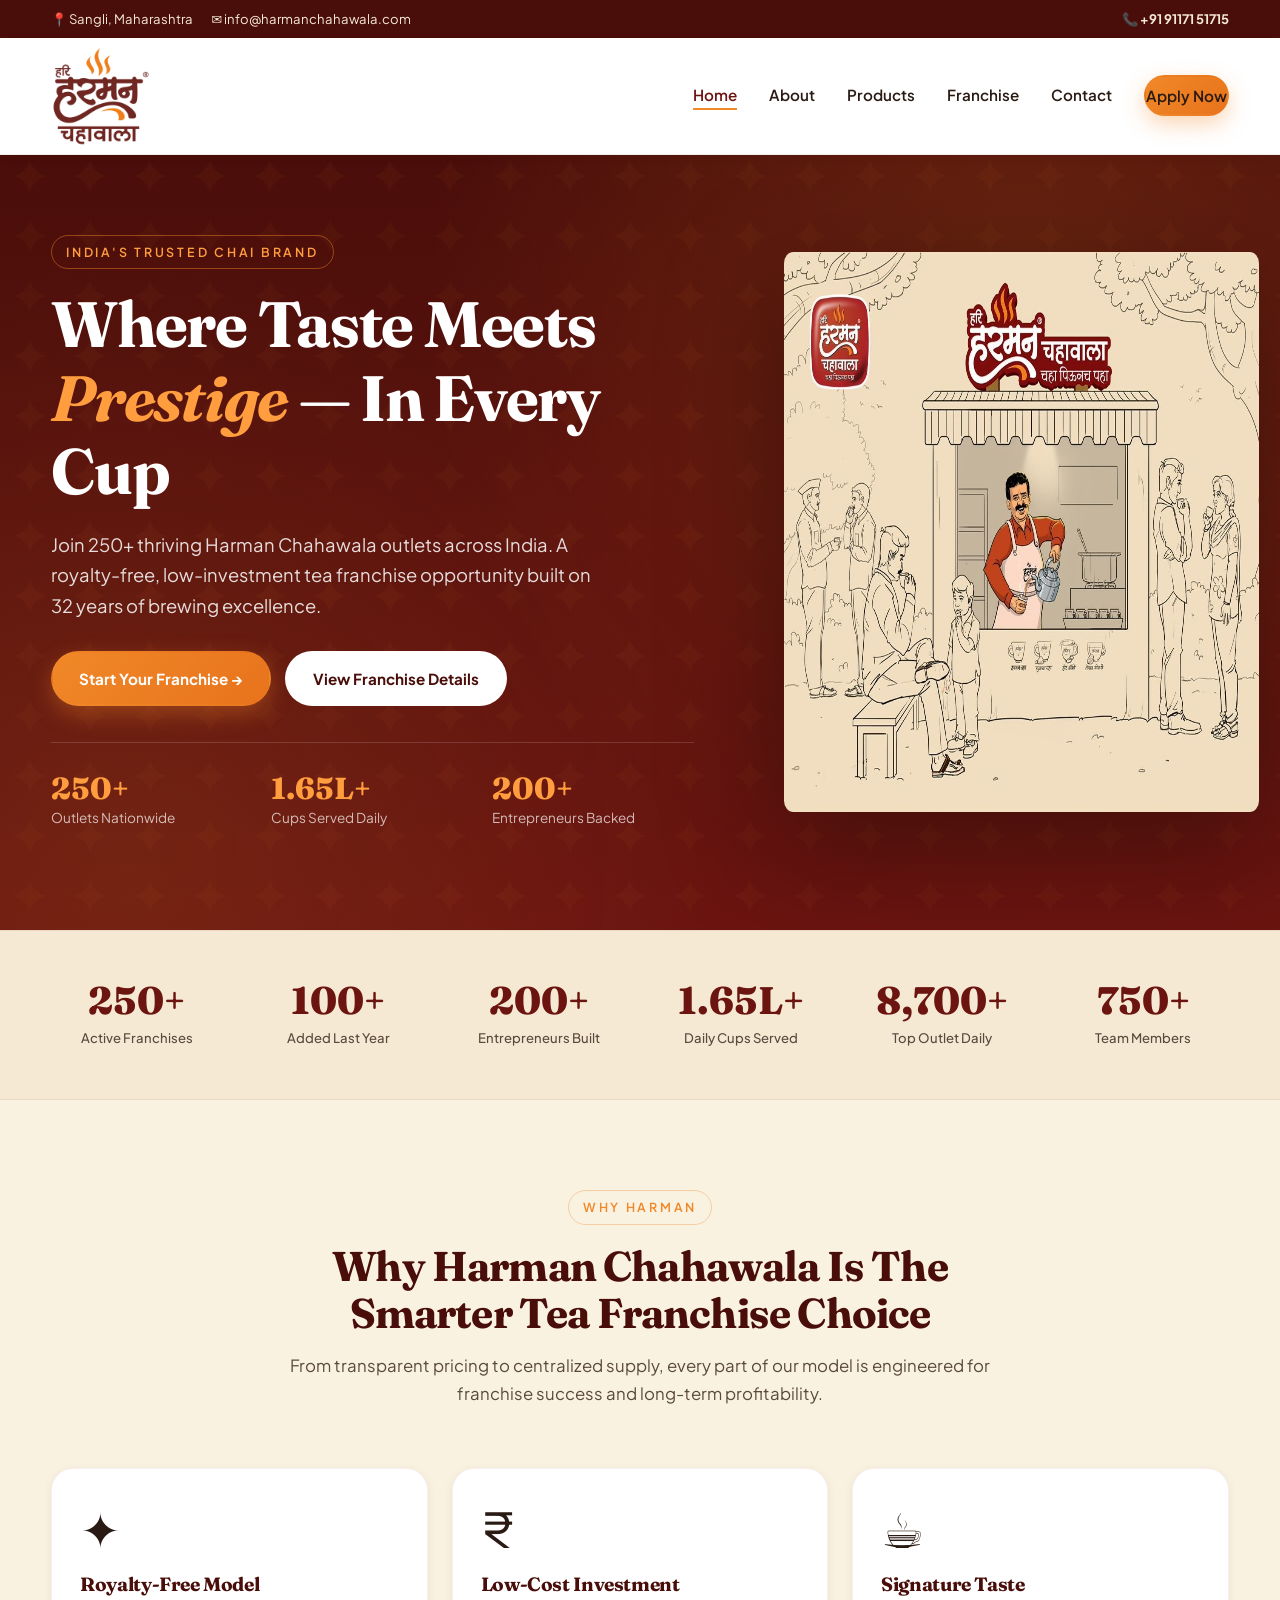
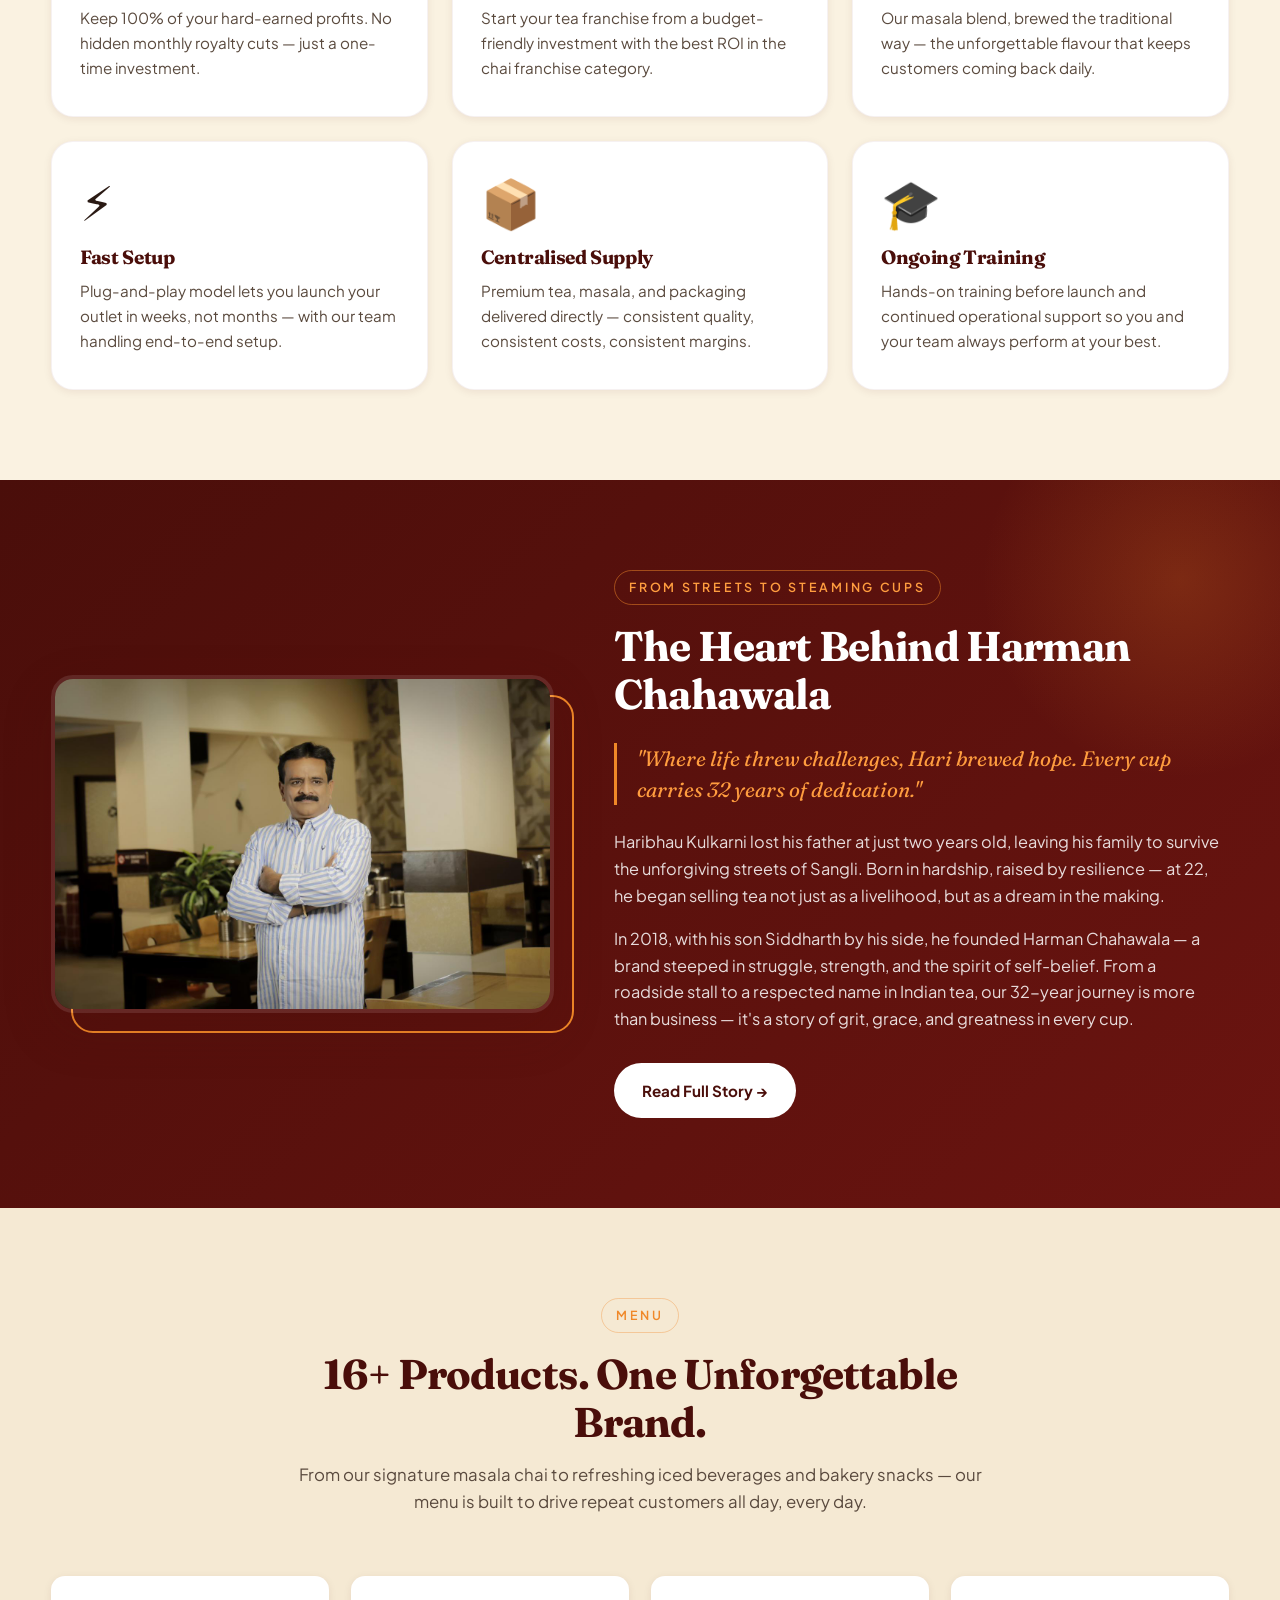
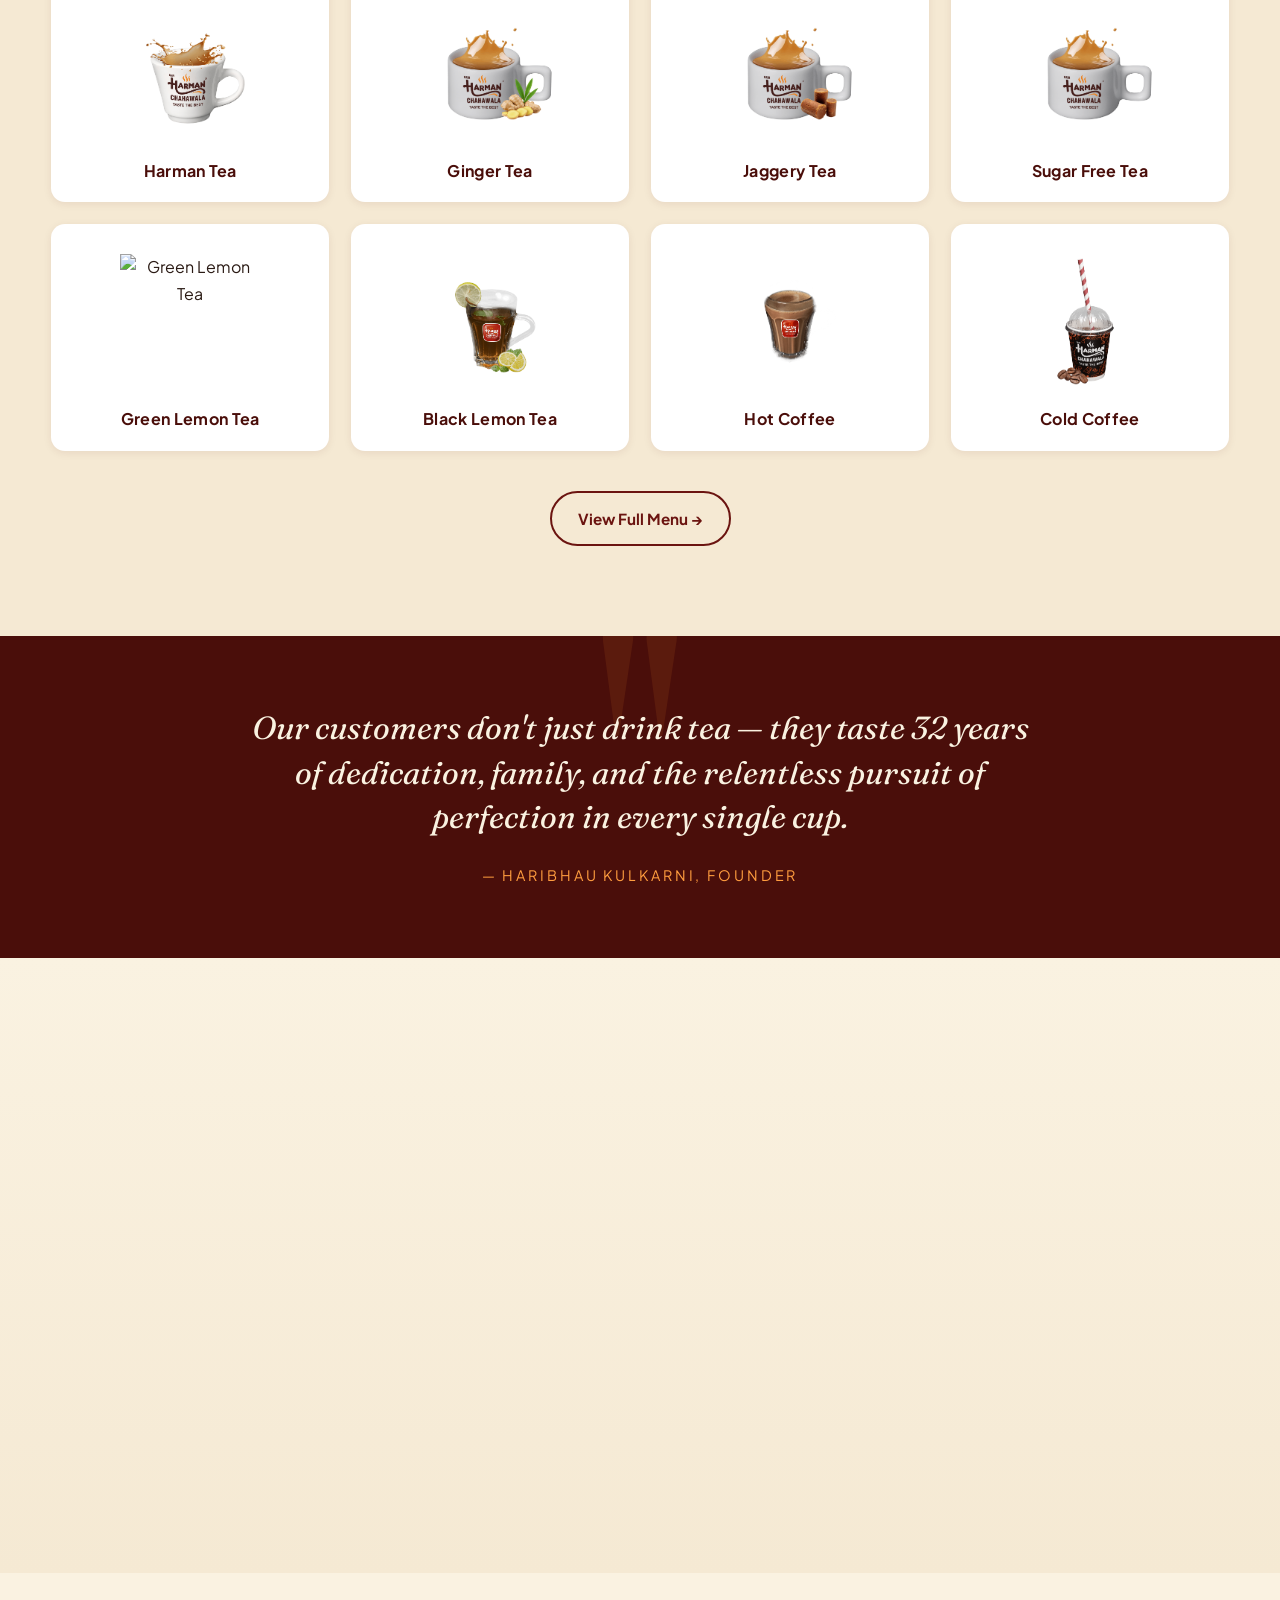
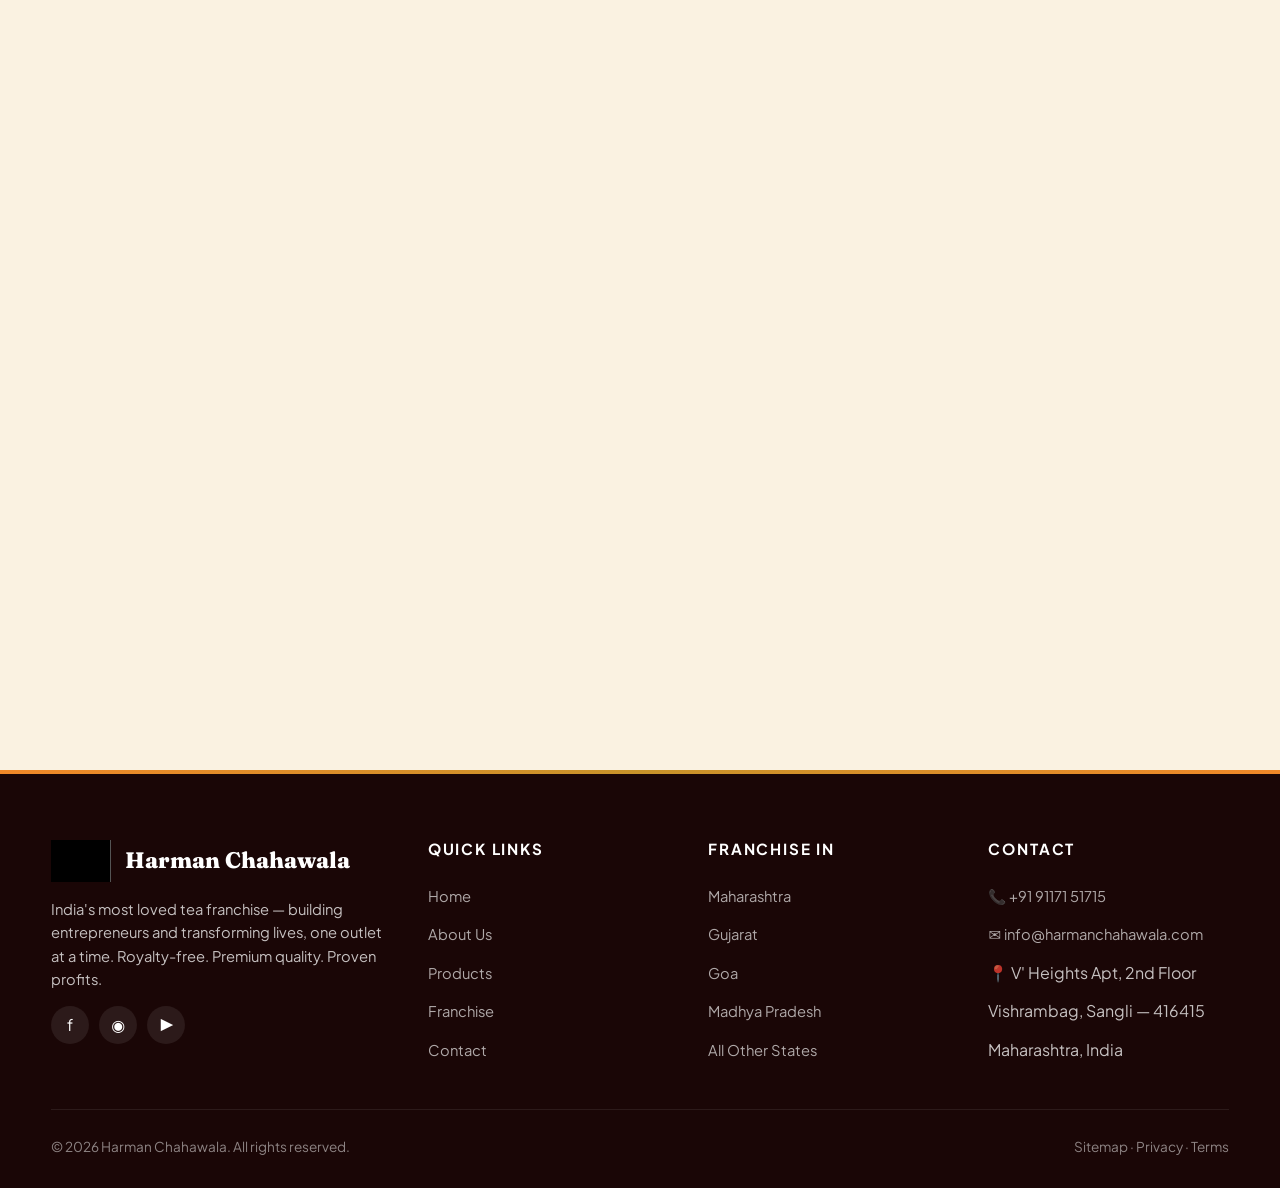
==== commit 27c5ec39: "Update logo, replace icons with images, and add YouTube video thumbnails" ====
--- a/index.html
+++ b/index.html
@@ -1,51 +1,56 @@
 <!DOCTYPE html>
 <html lang="en">
+
 <head>
-<meta charset="UTF-8">
-<meta name="viewport" content="width=device-width, initial-scale=1.0">
-
-<!-- ==== Primary SEO Meta ==== -->
-<title>Harman Chahawala — Best Tea Franchise in India | Low Cost Chai Franchise</title>
-<meta name="description" content="Start your own tea franchise with Harman Chahawala — India's fastest growing chai brand with 250+ outlets. Low investment, royalty-free model, high ROI. Available across Maharashtra, Gujarat, Goa & Madhya Pradesh.">
-<meta name="keywords" content="tea franchise cost, chai franchise cost, tea franchise in Maharashtra, tea franchise in Gujarat, tea franchise in Goa, tea franchise in Madhya Pradesh, chai franchise India, low cost tea franchise, Harman Chahawala franchise, best chai franchise, tea stall franchise, profitable tea business">
-<meta name="author" content="Harman Chahawala">
-<meta name="robots" content="index, follow, max-image-preview:large, max-snippet:-1, max-video-preview:-1">
-<meta name="googlebot" content="index, follow">
-<meta name="bingbot" content="index, follow">
-<link rel="canonical" href="https://www.harmanchahawala.com/">
-
-<!-- ==== Open Graph / Facebook ==== -->
-<meta property="og:type" content="website">
-<meta property="og:url" content="https://www.harmanchahawala.com/">
-<meta property="og:title" content="Harman Chahawala — Best Tea Franchise in India | Low Cost Chai Franchise">
-<meta property="og:description" content="Join India's fastest growing tea franchise — 250+ outlets, royalty-free, high ROI. Available in Maharashtra, Gujarat, Goa & MP.">
-<meta property="og:image" content="https://www.harmanchahawala.com/images/hero-1.jpg">
-<meta property="og:locale" content="en_IN">
-<meta property="og:site_name" content="Harman Chahawala">
-
-<!-- ==== Twitter ==== -->
-<meta name="twitter:card" content="summary_large_image">
-<meta name="twitter:title" content="Harman Chahawala — Best Tea Franchise in India">
-<meta name="twitter:description" content="India's fastest growing chai franchise — 250+ outlets, low investment, royalty-free model.">
-<meta name="twitter:image" content="https://www.harmanchahawala.com/images/hero-1.jpg">
-
-<!-- ==== Geo / Local ==== -->
-<meta name="geo.region" content="IN-MH">
-<meta name="geo.placename" content="Sangli, Maharashtra">
-<meta name="geo.position" content="16.8524;74.5815">
-<meta name="ICBM" content="16.8524, 74.5815">
-
-<!-- ==== Favicon ==== -->
-<link rel="icon" type="image/png" href="images/logo.png">
-<link rel="apple-touch-icon" href="images/logo.png">
-
-<!-- ==== Preload critical resources ==== -->
-<link rel="preconnect" href="https://fonts.googleapis.com">
-<link rel="preconnect" href="https://fonts.gstatic.com" crossorigin>
-<link rel="stylesheet" href="css/style.css">
-
-<!-- ==== Structured Data — Organization ==== -->
-<script type="application/ld+json">
+  <meta charset="UTF-8">
+  <meta name="viewport" content="width=device-width, initial-scale=1.0">
+
+  <!-- ==== Primary SEO Meta ==== -->
+  <title>Harman Chahawala — Best Tea Franchise in India | Low Cost Chai Franchise</title>
+  <meta name="description"
+    content="Start your own tea franchise with Harman Chahawala — India's fastest growing chai brand with 250+ outlets. Low investment, royalty-free model, high ROI. Available across Maharashtra, Gujarat, Goa & Madhya Pradesh.">
+  <meta name="keywords"
+    content="tea franchise cost, chai franchise cost, tea franchise in Maharashtra, tea franchise in Gujarat, tea franchise in Goa, tea franchise in Madhya Pradesh, chai franchise India, low cost tea franchise, Harman Chahawala franchise, best chai franchise, tea stall franchise, profitable tea business">
+  <meta name="author" content="Harman Chahawala">
+  <meta name="robots" content="index, follow, max-image-preview:large, max-snippet:-1, max-video-preview:-1">
+  <meta name="googlebot" content="index, follow">
+  <meta name="bingbot" content="index, follow">
+  <link rel="canonical" href="https://www.harmanchahawala.com/">
+
+  <!-- ==== Open Graph / Facebook ==== -->
+  <meta property="og:type" content="website">
+  <meta property="og:url" content="https://www.harmanchahawala.com/">
+  <meta property="og:title" content="Harman Chahawala — Best Tea Franchise in India | Low Cost Chai Franchise">
+  <meta property="og:description"
+    content="Join India's fastest growing tea franchise — 250+ outlets, royalty-free, high ROI. Available in Maharashtra, Gujarat, Goa & MP.">
+  <meta property="og:image" content="https://www.harmanchahawala.com/images/hero-1.jpg">
+  <meta property="og:locale" content="en_IN">
+  <meta property="og:site_name" content="Harman Chahawala">
+
+  <!-- ==== Twitter ==== -->
+  <meta name="twitter:card" content="summary_large_image">
+  <meta name="twitter:title" content="Harman Chahawala — Best Tea Franchise in India">
+  <meta name="twitter:description"
+    content="India's fastest growing chai franchise — 250+ outlets, low investment, royalty-free model.">
+  <meta name="twitter:image" content="https://www.harmanchahawala.com/images/hero-1.jpg">
+
+  <!-- ==== Geo / Local ==== -->
+  <meta name="geo.region" content="IN-MH">
+  <meta name="geo.placename" content="Sangli, Maharashtra">
+  <meta name="geo.position" content="16.8524;74.5815">
+  <meta name="ICBM" content="16.8524, 74.5815">
+
+  <!-- ==== Favicon ==== -->
+  <link rel="icon" type="image/png" href="images/logo.png">
+  <link rel="apple-touch-icon" href="images/logo.png">
+
+  <!-- ==== Preload critical resources ==== -->
+  <link rel="preconnect" href="https://fonts.googleapis.com">
+  <link rel="preconnect" href="https://fonts.gstatic.com" crossorigin>
+  <link rel="stylesheet" href="css/style.css">
+
+  <!-- ==== Structured Data — Organization ==== -->
+  <script type="application/ld+json">
 {
   "@context": "https://schema.org",
   "@type": "Organization",
@@ -81,8 +86,8 @@
 }
 </script>
 
-<!-- ==== Structured Data — FranchiseOpportunity ==== -->
-<script type="application/ld+json">
+  <!-- ==== Structured Data — FranchiseOpportunity ==== -->
+  <script type="application/ld+json">
 {
   "@context": "https://schema.org",
   "@type": "Service",
@@ -103,8 +108,8 @@
 }
 </script>
 
-<!-- ==== Structured Data — Website ==== -->
-<script type="application/ld+json">
+  <!-- ==== Structured Data — Website ==== -->
+  <script type="application/ld+json">
 {
   "@context": "https://schema.org",
   "@type": "WebSite",
@@ -120,326 +125,388 @@
 </head>
 
 <body>
-<a href="#main" class="skip-link">Skip to main content</a>
-
-<!-- ==== TOPBAR ==== -->
-<div class="topbar">
-  <div class="container">
-    <div class="left">
-      <span>📍 Sangli, Maharashtra</span>
-      <a href="mailto:info@harmanchahawala.com">✉ info@harmanchahawala.com</a>
-    </div>
-    <div class="right">
-      <a href="tel:+919117151715"><strong>📞 +91 91171 51715</strong></a>
+  <a href="#main" class="skip-link">Skip to main content</a>
+
+  <!-- ==== TOPBAR ==== -->
+  <div class="topbar">
+    <div class="container">
+      <div class="left">
+        <span>📍 Sangli, Maharashtra</span>
+        <a href="mailto:info@harmanchahawala.com">✉ info@harmanchahawala.com</a>
+      </div>
+      <div class="right">
+        <a href="tel:+919117151715"><strong>📞 +91 91171 51715</strong></a>
+      </div>
     </div>
   </div>
-</div>
-
-<!-- ==== HEADER ==== -->
-<header class="header">
-  <div class="container">
-    <nav class="nav" aria-label="Primary">
-      <a class="brand" href="index.html" aria-label="Harman Chahawala home">
-        <img src="images/logo_harman.png" alt="Harman Chahawala logo" width="56" height="56">
-        <div class="brand-text">
-          हरमन चहावाला
-          <small>Taste the Best</small>
-        </div>
-      </a>
-      <ul class="menu" id="primaryMenu">
-        <li><a href="index.html">Home</a></li>
-        <li><a href="about.html">About</a></li>
-        <li><a href="products.html">Products</a></li>
-        <li><a href="franchise.html">Franchise</a></li>
-        <li><a href="contact.html">Contact</a></li>
-        <li><a href="contact.html" class="btn btn-primary">Apply Now</a></li>
-      </ul>
-      <button class="menu-toggle" aria-label="Toggle menu" aria-expanded="false" aria-controls="primaryMenu">
-        <span></span><span></span><span></span>
-      </button>
-    </nav>
-  </div>
-</header>
-
-<main id="main">
-
-<!-- ==== HERO ==== -->
-<section class="hero" aria-label="Hero">
-  <div class="container">
-    <div class="hero-grid">
-      <div class="hero-text">
-        <span class="section-eyebrow" style="border-color:rgba(240,136,40,.45); color:var(--saffron-light)">India's Trusted Chai Brand</span>
-        <h1>Where Taste Meets <span class="accent">Prestige</span> — In Every Cup</h1>
-        <p class="lead">Join 250+ thriving Harman Chahawala outlets across India. A royalty-free, low-investment tea franchise opportunity built on 32 years of brewing excellence.</p>
-        <div class="hero-cta">
-          <a href="contact.html" class="btn btn-primary">Start Your Franchise →</a>
-          <a href="franchise.html" class="btn btn-light">View Franchise Details</a>
-        </div>
-        <div class="hero-stats">
-          <div class="hero-stat">
-            <span class="num">250+</span>
-            <span class="label">Outlets Nationwide</span>
-          </div>
-          <div class="hero-stat">
-            <span class="num">1.65L+</span>
-            <span class="label">Cups Served Daily</span>
-          </div>
-          <div class="hero-stat">
-            <span class="num">200+</span>
-            <span class="label">Entrepreneurs Backed</span>
-          </div>
-        </div>
-      </div>
-      <div class="hero-visual" aria-hidden="true">
-        <span class="steam" style="left:30%; top:8%; animation-delay:0s;"></span>
-        <span class="steam" style="left:42%; top:14%; animation-delay:.6s;"></span>
-        <span class="steam" style="left:36%; top:20%; animation-delay:1.2s;"></span>
-        <img class="hero-mascot" src="images/mascot.png" alt="Harman Chahawala mascot serving fresh tea" loading="eager" width="500" height="600">
-      </div>
+
+  <!-- ==== HEADER ==== -->
+  <header class="header">
+    <div class="container">
+      <nav class="nav" aria-label="Primary">
+        <a class="brand" href="index.html" aria-label="Harman Chahawala home">
+          <img src="images/256x256_logo.png" class="logo" alt="Harman Chahawala logo">
+        </a>
+        <ul class="menu" id="primaryMenu">
+          <li><a href="index.html">Home</a></li>
+          <li><a href="about.html">About</a></li>
+          <li><a href="products.html">Products</a></li>
+          <li><a href="franchise.html">Franchise</a></li>
+          <li><a href="contact.html">Contact</a></li>
+          <li><a href="contact.html" class="btn btn-primary">Apply Now</a></li>
+        </ul>
+        <button class="menu-toggle" aria-label="Toggle menu" aria-expanded="false" aria-controls="primaryMenu">
+          <span></span><span></span><span></span>
+        </button>
+      </nav>
     </div>
-  </div>
-</section>
-
-<!-- ==== STATS STRIP ==== -->
-<section class="stats-strip" aria-label="Business at a glance">
-  <div class="container">
-    <div class="stats-grid">
-      <div class="stat-block reveal">
-        <div class="num">250+</div>
-        <div class="label">Active Franchises</div>
-      </div>
-      <div class="stat-block reveal">
-        <div class="num">100+</div>
-        <div class="label">Added Last Year</div>
-      </div>
-      <div class="stat-block reveal">
-        <div class="num">200+</div>
-        <div class="label">Entrepreneurs Built</div>
-      </div>
-      <div class="stat-block reveal">
-        <div class="num">1.65L+</div>
-        <div class="label">Daily Cups Served</div>
-      </div>
-      <div class="stat-block reveal">
-        <div class="num">8,700+</div>
-        <div class="label">Top Outlet Daily</div>
-      </div>
-      <div class="stat-block reveal">
-        <div class="num">750+</div>
-        <div class="label">Team Members</div>
-      </div>
-    </div>
-  </div>
-</section>
-
-<!-- ==== WHY CHOOSE ==== -->
-<section class="section">
-  <div class="container">
-    <div class="section-head reveal">
-      <span class="section-eyebrow">Why Harman</span>
-      <h2>Why Harman Chahawala Is The Smarter Tea Franchise Choice</h2>
-      <p>From transparent pricing to centralized supply, every part of our model is engineered for franchise success and long-term profitability.</p>
-    </div>
-    <div class="why-grid">
-      <article class="why-card reveal">
-        <div class="why-icon" aria-hidden="true">✦</div>
-        <h3>Royalty-Free Model</h3>
-        <p>Keep 100% of your hard-earned profits. No hidden monthly royalty cuts — just a one-time investment.</p>
-      </article>
-      <article class="why-card reveal">
-        <div class="why-icon" aria-hidden="true">₹</div>
-        <h3>Low-Cost Investment</h3>
-        <p>Start your tea franchise from a budget-friendly investment with the best ROI in the chai franchise category.</p>
-      </article>
-      <article class="why-card reveal">
-        <div class="why-icon" aria-hidden="true">☕</div>
-        <h3>Signature Taste</h3>
-        <p>Our masala blend, brewed the traditional way — the unforgettable flavour that keeps customers coming back daily.</p>
-      </article>
-      <article class="why-card reveal">
-        <div class="why-icon" aria-hidden="true">⚡</div>
-        <h3>Fast Setup</h3>
-        <p>Plug-and-play model lets you launch your outlet in weeks, not months — with our team handling end-to-end setup.</p>
-      </article>
-      <article class="why-card reveal">
-        <div class="why-icon" aria-hidden="true">📦</div>
-        <h3>Centralised Supply</h3>
-        <p>Premium tea, masala, and packaging delivered directly — consistent quality, consistent costs, consistent margins.</p>
-      </article>
-      <article class="why-card reveal">
-        <div class="why-icon" aria-hidden="true">🎓</div>
-        <h3>Ongoing Training</h3>
-        <p>Hands-on training before launch and continued operational support so you and your team always perform at your best.</p>
-      </article>
-    </div>
-  </div>
-</section>
-
-<!-- ==== FOUNDER ==== -->
-<section class="founder-section section">
-  <div class="container">
-    <div class="founder-grid">
-      <div class="founder-image reveal">
-        <img src="images/founder.jpg" alt="Haribhau Kulkarni, founder of Harman Chahawala" loading="lazy">
-      </div>
-      <div class="founder-content reveal">
-        <span class="section-eyebrow" style="border-color:rgba(240,136,40,.5); color:var(--saffron-light)">From Streets To Steaming Cups</span>
-        <h2>The Heart Behind Harman Chahawala</h2>
-        <blockquote class="quote">"Where life threw challenges, Hari brewed hope. Every cup carries 32 years of dedication."</blockquote>
-        <p>Haribhau Kulkarni lost his father at just two years old, leaving his family to survive the unforgiving streets of Sangli. Born in hardship, raised by resilience — at 22, he began selling tea not just as a livelihood, but as a dream in the making.</p>
-        <p>In 2018, with his son Siddharth by his side, he founded Harman Chahawala — a brand steeped in struggle, strength, and the spirit of self-belief. From a roadside stall to a respected name in Indian tea, our 32-year journey is more than business — it's a story of grit, grace, and greatness in every cup.</p>
-        <a href="about.html" class="btn btn-light" style="margin-top:14px;">Read Full Story →</a>
-      </div>
-    </div>
-  </div>
-</section>
-
-<!-- ==== PRODUCTS PREVIEW ==== -->
-<section class="products-section section">
-  <div class="container">
-    <div class="section-head reveal">
-      <span class="section-eyebrow">Menu</span>
-      <h2>16+ Products. One Unforgettable Brand.</h2>
-      <p>From our signature masala chai to refreshing iced beverages and bakery snacks — our menu is built to drive repeat customers all day, every day.</p>
-    </div>
-    <div class="products-grid">
-      <div class="product-card reveal"><span class="product-emoji">☕</span><h4>Harman Tea</h4></div>
-      <div class="product-card reveal"><span class="product-emoji">🫚</span><h4>Ginger Tea</h4></div>
-      <div class="product-card reveal"><span class="product-emoji">🍯</span><h4>Jaggery Tea</h4></div>
-      <div class="product-card reveal"><span class="product-emoji">🍵</span><h4>Sugar Free Tea</h4></div>
-      <div class="product-card reveal"><span class="product-emoji">🍋</span><h4>Green Lemon Tea</h4></div>
-      <div class="product-card reveal"><span class="product-emoji">🌿</span><h4>Black Lemon Tea</h4></div>
-      <div class="product-card reveal"><span class="product-emoji">☕</span><h4>Hot Coffee</h4></div>
-      <div class="product-card reveal"><span class="product-emoji">🥤</span><h4>Cold Coffee</h4></div>
-    </div>
-    <div style="text-align:center; margin-top:40px;">
-      <a href="products.html" class="btn btn-outline">View Full Menu →</a>
-    </div>
-  </div>
-</section>
-
-<!-- ==== QUOTE BAND ==== -->
-<section class="quote-band">
-  <div class="container">
-    <blockquote>
-      Our customers don't just drink tea — they taste 32 years of dedication, family, and the relentless pursuit of perfection in every single cup.
-    </blockquote>
-    <cite>— Haribhau Kulkarni, Founder</cite>
-  </div>
-</section>
-
-<!-- ==== STATES COVERAGE ==== -->
-<section class="states-section section">
-  <div class="container">
-    <div class="section-head reveal">
-      <span class="section-eyebrow">Franchise Available In</span>
-      <h2>Now Expanding Across Western & Central India</h2>
-      <p>Premium franchise opportunities are now open across our priority growth states. Be among the first to bring Harman Chahawala to your city.</p>
-    </div>
-    <div class="states-grid">
-      <a href="contact.html" class="state-pill reveal">
-        <div class="state-icon">MH</div>
-        <h4>Maharashtra</h4>
-        <p>Tea Franchise Available</p>
-      </a>
-      <a href="contact.html" class="state-pill reveal">
-        <div class="state-icon">GJ</div>
-        <h4>Gujarat</h4>
-        <p>Chai Franchise Available</p>
-      </a>
-      <a href="contact.html" class="state-pill reveal">
-        <div class="state-icon">GA</div>
-        <h4>Goa</h4>
-        <p>Tea Franchise Available</p>
-      </a>
-      <a href="contact.html" class="state-pill reveal">
-        <div class="state-icon">MP</div>
-        <h4>Madhya Pradesh</h4>
-        <p>Chai Franchise Available</p>
-      </a>
-    </div>
-  </div>
-</section>
-
-<!-- ==== FRANCHISE CTA ==== -->
-<section class="franchise-cta section">
+  </header>
+
+  <main id="main">
+
+    <!-- ==== HERO ==== -->
+    <section class="hero" aria-label="Hero">
+      <div class="container">
+        <div class="hero-grid">
+          <div class="hero-text">
+            <span class="section-eyebrow" style="border-color:rgba(240,136,40,.45); color:var(--saffron-light)">India's
+              Trusted Chai Brand</span>
+            <h1>Where Taste Meets <span class="accent">Prestige</span> — In Every Cup</h1>
+            <p class="lead">Join 250+ thriving Harman Chahawala outlets across India. A royalty-free, low-investment tea
+              franchise opportunity built on 32 years of brewing excellence.</p>
+            <div class="hero-cta">
+              <a href="contact.html" class="btn btn-primary">Start Your Franchise →</a>
+              <a href="franchise.html" class="btn btn-light">View Franchise Details</a>
+            </div>
+            <div class="hero-stats">
+              <div class="hero-stat">
+                <span class="num">250+</span>
+                <span class="label">Outlets Nationwide</span>
+              </div>
+              <div class="hero-stat">
+                <span class="num">1.65L+</span>
+                <span class="label">Cups Served Daily</span>
+              </div>
+              <div class="hero-stat">
+                <span class="num">200+</span>
+                <span class="label">Entrepreneurs Backed</span>
+              </div>
+            </div>
+          </div>
+          <div class="hero-visual" aria-hidden="true">
+            <span class="steam" style="left:30%; top:8%; animation-delay:0s;"></span>
+            <span class="steam" style="left:42%; top:14%; animation-delay:.6s;"></span>
+            <span class="steam" style="left:36%; top:20%; animation-delay:1.2s;"></span>
+            <img class="hero-mascot" src="images/hero-3.jpg" alt="Harman Chahawala mascot serving fresh tea"
+              loading="eager" width="500" height="600">
+          </div>
+        </div>
+      </div>
+    </section>
+
+    <!-- ==== STATS STRIP ==== -->
+    <section class="stats-strip" aria-label="Business at a glance">
+      <div class="container">
+        <div class="stats-grid">
+          <div class="stat-block reveal">
+            <div class="num">250+</div>
+            <div class="label">Active Franchises</div>
+          </div>
+          <div class="stat-block reveal">
+            <div class="num">100+</div>
+            <div class="label">Added Last Year</div>
+          </div>
+          <div class="stat-block reveal">
+            <div class="num">200+</div>
+            <div class="label">Entrepreneurs Built</div>
+          </div>
+          <div class="stat-block reveal">
+            <div class="num">1.65L+</div>
+            <div class="label">Daily Cups Served</div>
+          </div>
+          <div class="stat-block reveal">
+            <div class="num">8,700+</div>
+            <div class="label">Top Outlet Daily</div>
+          </div>
+          <div class="stat-block reveal">
+            <div class="num">750+</div>
+            <div class="label">Team Members</div>
+          </div>
+        </div>
+      </div>
+    </section>
+
+    <!-- ==== WHY CHOOSE ==== -->
+    <section class="section">
+      <div class="container">
+        <div class="section-head reveal">
+          <span class="section-eyebrow">Why Harman</span>
+          <h2>Why Harman Chahawala Is The Smarter Tea Franchise Choice</h2>
+          <p>From transparent pricing to centralized supply, every part of our model is engineered for franchise success
+            and long-term profitability.</p>
+        </div>
+        <div class="why-grid">
+          <article class="why-card reveal">
+            <div class="why-icon" aria-hidden="true">✦</div>
+            <h3>Royalty-Free Model</h3>
+            <p>Keep 100% of your hard-earned profits. No hidden monthly royalty cuts — just a one-time investment.</p>
+          </article>
+          <article class="why-card reveal">
+            <div class="why-icon" aria-hidden="true">₹</div>
+            <h3>Low-Cost Investment</h3>
+            <p>Start your tea franchise from a budget-friendly investment with the best ROI in the chai franchise
+              category.</p>
+          </article>
+          <article class="why-card reveal">
+            <div class="why-icon" aria-hidden="true">☕</div>
+            <h3>Signature Taste</h3>
+            <p>Our masala blend, brewed the traditional way — the unforgettable flavour that keeps customers coming back
+              daily.</p>
+          </article>
+          <article class="why-card reveal">
+            <div class="why-icon" aria-hidden="true">⚡</div>
+            <h3>Fast Setup</h3>
+            <p>Plug-and-play model lets you launch your outlet in weeks, not months — with our team handling end-to-end
+              setup.</p>
+          </article>
+          <article class="why-card reveal">
+            <div class="why-icon" aria-hidden="true">📦</div>
+            <h3>Centralised Supply</h3>
+            <p>Premium tea, masala, and packaging delivered directly — consistent quality, consistent costs, consistent
+              margins.</p>
+          </article>
+          <article class="why-card reveal">
+            <div class="why-icon" aria-hidden="true">🎓</div>
+            <h3>Ongoing Training</h3>
+            <p>Hands-on training before launch and continued operational support so you and your team always perform at
+              your best.</p>
+          </article>
+        </div>
+      </div>
+    </section>
+
+    <!-- ==== FOUNDER ==== -->
+    <section class="founder-section section">
+      <div class="container">
+        <div class="founder-grid">
+          <div class="founder-image reveal">
+            <img src="images/founder.jpg" alt="Haribhau Kulkarni, founder of Harman Chahawala" loading="lazy">
+          </div>
+          <div class="founder-content reveal">
+            <span class="section-eyebrow" style="border-color:rgba(240,136,40,.5); color:var(--saffron-light)">From
+              Streets To Steaming Cups</span>
+            <h2>The Heart Behind Harman Chahawala</h2>
+            <blockquote class="quote">"Where life threw challenges, Hari brewed hope. Every cup carries 32 years of
+              dedication."</blockquote>
+            <p>Haribhau Kulkarni lost his father at just two years old, leaving his family to survive the unforgiving
+              streets of Sangli. Born in hardship, raised by resilience — at 22, he began selling tea not just as a
+              livelihood, but as a dream in the making.</p>
+            <p>In 2018, with his son Siddharth by his side, he founded Harman Chahawala — a brand steeped in struggle,
+              strength, and the spirit of self-belief. From a roadside stall to a respected name in Indian tea, our
+              32-year journey is more than business — it's a story of grit, grace, and greatness in every cup.</p>
+            <a href="about.html" class="btn btn-light" style="margin-top:14px;">Read Full Story →</a>
+          </div>
+        </div>
+      </div>
+    </section>
+
+    <!-- ==== PRODUCTS PREVIEW ==== -->
+    <section class="products-section section">
+      <div class="container">
+        <div class="section-head reveal">
+          <span class="section-eyebrow">Menu</span>
+          <h2>16+ Products. One Unforgettable Brand.</h2>
+          <p>From our signature masala chai to refreshing iced beverages and bakery snacks — our menu is built to drive
+            repeat customers all day, every day.</p>
+        </div>
+        <div class="products-grid">
+          <div class="product-card reveal"><img src="images/Harman-Chahawala tea cap.png" alt="Harman Tea"
+              class="product-img">
+            <h4>Harman Tea</h4>
+          </div>
+          <div class="product-card reveal"><img src="images/ginger-tea-cap.png" alt="Ginger Tea" class="product-img">
+            <h4>Ginger Tea</h4>
+          </div>
+          <div class="product-card reveal"><img src="images/jaggery-tea-cap.png" alt="Jaggery Tea" class="product-img">
+            <h4>Jaggery Tea</h4>
+          </div>
+          <div class="product-card reveal"><img src="images/sugar free tea.png" alt="Sugar Free Tea"
+              class="product-img">
+            <h4>Sugar Free Tea</h4>
+          </div>
+          <div class="product-card reveal"><img src="images/Green-Lemon-tea-001.png" alt="Green Lemon Tea"
+              class="product-img">
+            <h4>Green Lemon Tea</h4>
+          </div>
+          <div class="product-card reveal"><img src="images/Black lemon tea.png" alt="Black Lemon Tea"
+              class="product-img">
+            <h4>Black Lemon Tea</h4>
+          </div>
+          <div class="product-card reveal"><img src="images/Hot-Coffee.png" alt="Hot Coffee" class="product-img">
+            <h4>Hot Coffee</h4>
+          </div>
+          <div class="product-card reveal"><img src="images/cold coffee-02.png" alt="Cold Coffee" class="product-img">
+            <h4>Cold Coffee</h4>
+          </div>
+        </div>
+        <div style="text-align:center; margin-top:40px;">
+          <a href="products.html" class="btn btn-outline">View Full Menu →</a>
+        </div>
+      </div>
+    </section>
+
+    <!-- ==== QUOTE BAND ==== -->
+    <section class="quote-band">
+      <div class="container">
+        <blockquote>
+          Our customers don't just drink tea — they taste 32 years of dedication, family, and the relentless pursuit of
+          perfection in every single cup.
+        </blockquote>
+        <cite>— Haribhau Kulkarni, Founder</cite>
+      </div>
+    </section>
+
+    <!-- ==== STATES COVERAGE ==== -->
+    <section class="states-section section">
+      <div class="container">
+        <div class="section-head reveal">
+          <span class="section-eyebrow">Franchise Available In</span>
+          <h2>Now Expanding Across Western & Central India</h2>
+          <p>Premium franchise opportunities are now open across our priority growth states. Be among the first to bring
+            Harman Chahawala to your city.</p>
+        </div>
+        <div class="states-grid">
+          <a href="contact.html" class="state-pill reveal">
+            <div class="state-icon">MH</div>
+            <h4>Maharashtra</h4>
+            <p>Tea Franchise Available</p>
+          </a>
+          <a href="contact.html" class="state-pill reveal">
+            <div class="state-icon">GJ</div>
+            <h4>Gujarat</h4>
+            <p>Chai Franchise Available</p>
+          </a>
+          <a href="contact.html" class="state-pill reveal">
+            <div class="state-icon">GA</div>
+            <h4>Goa</h4>
+            <p>Tea Franchise Available</p>
+          </a>
+          <a href="contact.html" class="state-pill reveal">
+            <div class="state-icon">MP</div>
+            <h4>Madhya Pradesh</h4>
+            <p>Chai Franchise Available</p>
+          </a>
+        </div>
+      </div>
+    </section>
+
+    <!-- ==== FRANCHISE CTA ==== -->
+    <section class="franchise-cta section">
   <div class="container">
     <div class="cta-card reveal">
+
       <div>
         <span class="section-eyebrow">Become a Partner</span>
         <h2>Start Your Own Tea Franchise Today</h2>
-        <p>Join India's most loved chai brand with a profit-first, royalty-free model. Earn up to ₹2,85,590 per month with a single outlet.</p>
+
+        <p>
+          Join India's most loved chai brand with a profit-first,
+          royalty-free model. Earn up to ₹2,85,590 per month with a
+          single outlet.
+        </p>
+
         <ul class="cta-list">
           <li>Complete plug-and-play setup support</li>
           <li>Centralised raw material & supply chain</li>
           <li>Comprehensive operational training</li>
           <li>High profitability with early returns</li>
         </ul>
-        <a href="contact.html" class="btn btn-primary">Get Franchise Details →</a>
-      </div>
-      <div class="cta-visual" aria-hidden="true">
-        <img src="images/mascot.png" alt="">
-      </div>
+
+        <a href="contact.html" class="btn btn-primary">
+          Get Franchise Details →
+        </a>
+      </div>
+
+      <!-- Video Section -->
+      <div class="cta-visual reveal">
+        <a href="https://youtu.be/u3sfpK3A8Wo?si=F5ekKMA7LerqXQ5w" target="_blank" class="video-link">
+
+          <img
+            src="images/image.png"
+            alt="Watch Harman Chahawala Franchise Video"
+            class="video-thumbnail"
+          >
+
+          <div class="play-button">
+            ▶
+          </div>
+
+        </a>
+      </div>
+
     </div>
   </div>
 </section>
 
-</main>
-
-<!-- ==== FOOTER ==== -->
-<footer class="footer">
-  <div class="container">
-    <div class="footer-grid">
-      <div>
-        <div class="footer-brand">
-          <img src="images/logo.png" alt="Harman Chahawala logo">
-          <div class="footer-name">Harman Chahawala</div>
-        </div>
-        <p style="font-size:.92rem; line-height:1.6;">India's most loved tea franchise — building entrepreneurs and transforming lives, one outlet at a time. Royalty-free. Premium quality. Proven profits.</p>
-        <div class="social-links" aria-label="Social media">
-          <a href="https://www.facebook.com/harmanchahawala" aria-label="Facebook" rel="noopener">f</a>
-          <a href="https://www.instagram.com/harmanchahawala" aria-label="Instagram" rel="noopener">◉</a>
-          <a href="https://www.youtube.com/@harmanchahawala" aria-label="YouTube" rel="noopener">▶</a>
-        </div>
-      </div>
-      <div>
-        <h4>Quick Links</h4>
-        <ul>
-          <li><a href="index.html">Home</a></li>
-          <li><a href="about.html">About Us</a></li>
-          <li><a href="products.html">Products</a></li>
-          <li><a href="franchise.html">Franchise</a></li>
-          <li><a href="contact.html">Contact</a></li>
-        </ul>
-      </div>
-      <div>
-        <h4>Franchise In</h4>
-        <ul>
-          <li><a href="franchise.html">Maharashtra</a></li>
-          <li><a href="franchise.html">Gujarat</a></li>
-          <li><a href="franchise.html">Goa</a></li>
-          <li><a href="franchise.html">Madhya Pradesh</a></li>
-          <li><a href="contact.html">All Other States</a></li>
-        </ul>
-      </div>
-      <div>
-        <h4>Contact</h4>
-        <ul>
-          <li><a href="tel:+919117151715">📞 +91 91171 51715</a></li>
-          <li><a href="mailto:info@harmanchahawala.com">✉ info@harmanchahawala.com</a></li>
-          <li>📍 V' Heights Apt, 2nd Floor</li>
-          <li>Vishrambag, Sangli — 416415</li>
-          <li>Maharashtra, India</li>
-        </ul>
+  </main>
+
+  <!-- ==== FOOTER ==== -->
+  <footer class="footer">
+    <div class="container">
+      <div class="footer-grid">
+        <div>
+          <div class="footer-brand">
+            <img src="images/logo.png" alt="Harman Chahawala logo">
+            <div class="footer-name">Harman Chahawala</div>
+          </div>
+          <p style="font-size:.92rem; line-height:1.6;">India's most loved tea franchise — building entrepreneurs and
+            transforming lives, one outlet at a time. Royalty-free. Premium quality. Proven profits.</p>
+          <div class="social-links" aria-label="Social media">
+            <a href="https://www.facebook.com/harmanchahawala" aria-label="Facebook" rel="noopener">f</a>
+            <a href="https://www.instagram.com/harmanchahawala" aria-label="Instagram" rel="noopener">◉</a>
+            <a href="https://www.youtube.com/@harmanchahawala" aria-label="YouTube" rel="noopener">▶</a>
+          </div>
+        </div>
+        <div>
+          <h4>Quick Links</h4>
+          <ul>
+            <li><a href="index.html">Home</a></li>
+            <li><a href="about.html">About Us</a></li>
+            <li><a href="products.html">Products</a></li>
+            <li><a href="franchise.html">Franchise</a></li>
+            <li><a href="contact.html">Contact</a></li>
+          </ul>
+        </div>
+        <div>
+          <h4>Franchise In</h4>
+          <ul>
+            <li><a href="franchise.html">Maharashtra</a></li>
+            <li><a href="franchise.html">Gujarat</a></li>
+            <li><a href="franchise.html">Goa</a></li>
+            <li><a href="franchise.html">Madhya Pradesh</a></li>
+            <li><a href="contact.html">All Other States</a></li>
+          </ul>
+        </div>
+        <div>
+          <h4>Contact</h4>
+          <ul>
+            <li><a href="tel:+919117151715">📞 +91 91171 51715</a></li>
+            <li><a href="mailto:info@harmanchahawala.com">✉ info@harmanchahawala.com</a></li>
+            <li>📍 V' Heights Apt, 2nd Floor</li>
+            <li>Vishrambag, Sangli — 416415</li>
+            <li>Maharashtra, India</li>
+          </ul>
+        </div>
+      </div>
+      <div class="footer-bottom">
+        <div>© <span id="year"></span> Harman Chahawala. All rights reserved.</div>
+        <div><a href="sitemap.xml">Sitemap</a> · <a href="privacy.html">Privacy</a> · <a href="terms.html">Terms</a>
+        </div>
       </div>
     </div>
-    <div class="footer-bottom">
-      <div>© <span id="year"></span> Harman Chahawala. All rights reserved.</div>
-      <div><a href="sitemap.xml">Sitemap</a> · <a href="privacy.html">Privacy</a> · <a href="terms.html">Terms</a></div>
-    </div>
-  </div>
-</footer>
-
-<script src="js/main.js"></script>
+  </footer>
+
+  <script src="js/main.js"></script>
 </body>
-</html>
+
+</html>
--- a/css/style.css
+++ b/css/style.css
@@ -50,7 +50,7 @@
 
 .container { width: min(var(--container), 92%); margin: 0 auto; }
 
-h1, h2, h3, h4, h5 {
+h1, h2,h3, h4, h5 {
   font-family: var(--display);
   font-weight: 700;
   letter-spacing: -.02em;
@@ -59,7 +59,8 @@
 }
 
 h1 { font-size: clamp(2rem, 5.5vw, 3.6rem); }
-h2 { font-size: clamp(1.7rem, 4vw, 2.6rem); }
+h2 {
+   font-size: clamp(1.7rem, 4vw, 2.6rem); }
 h3 { font-size: clamp(1.25rem, 2.4vw, 1.6rem); }
 
 .section-eyebrow {
@@ -100,28 +101,24 @@
   box-shadow: var(--shadow-sm);
   border-bottom: 1px solid rgba(107,20,16,.08);
 }
+.brand {
+    display: flex;
+    align-items: center;
+    gap: 0;
+}
+
+.logo {
+    width: 100px;
+    height: auto;
+    display: block;
+}
+
 .nav {
-  display: flex; align-items: center; justify-content: space-between;
-  padding: 14px 0; gap: 18px;
-}
-.brand { display: flex; align-items: center; gap: 12px; }
-.brand img { width: 56px; height: 56px; }
-.brand-text {
-  font-family: var(--display);
-  font-weight: 800;
-  font-size: 1.25rem;
-  color: var(--maroon-dark);
-  line-height: 1;
-}
-.brand-text small {
-  display: block;
-  font-family: var(--body);
-  font-size: .68rem;
-  font-weight: 600;
-  letter-spacing: .2em;
-  text-transform: uppercase;
-  color: var(--saffron);
-  margin-top: 4px;
+    display: flex;
+    align-items: center;
+    justify-content: space-between;
+    padding: 8px 0;
+    gap: 18px;
 }
 
 .menu {
@@ -227,7 +224,8 @@
 .hero-mascot {
   position: absolute; right: -30px; bottom: 0; height: 100%; max-height: 600px;
   filter: drop-shadow(0 30px 60px rgba(0,0,0,.4));
-  animation: gentle-bob 5s ease-in-out infinite;
+  border-radius: 2%;
+  /* animation: gentle-bob 5s ease-in-out infinite; */
 }
 @keyframes gentle-bob { 0%,100% { transform: translateY(0); } 50% { transform: translateY(-12px); } }
 
@@ -280,7 +278,7 @@
   background: white; padding: 36px 28px; border-radius: var(--radius-lg);
   box-shadow: var(--shadow-sm); transition: all .35s ease;
   border: 1px solid rgba(107,20,16,.06);
-  position: relative; overflow: hidden;
+  position: relative;
 }
 .why-card::before {
   content: ''; position: absolute; top: 0; left: 0; right: 0; height: 4px;
@@ -291,11 +289,13 @@
 .why-card:hover { transform: translateY(-6px); box-shadow: var(--shadow-md); }
 .why-card:hover::before { transform: scaleX(1); }
 .why-icon {
-  width: 60px; height: 60px; border-radius: 14px;
-  background: linear-gradient(135deg, var(--maroon), var(--maroon-light));
-  display: flex; align-items: center; justify-content: center;
-  margin-bottom: 22px; color: white; font-size: 1.4rem;
-}
+  font-size: 48px;        /* this controls the size */
+  line-height: 1;
+  margin-bottom: 20px;
+  transition: transform .3s ease;
+  display: block;
+}
+.why-card:hover .why-icon { transform: scale(1.1); }
 .why-card h3 { color: var(--maroon-dark); margin-bottom: 10px; font-size: 1.2rem; }
 .why-card p { color: var(--soft-ink); font-size: .95rem; }
 
@@ -306,7 +306,7 @@
 }
 .product-card {
   background: white; border-radius: var(--radius);
-  padding: 24px 18px; text-align: center;
+  padding: 28px 20px 20px; text-align: center;
   box-shadow: var(--shadow-sm);
   transition: all .3s ease;
   border: 2px solid transparent;
@@ -315,7 +315,15 @@
   transform: translateY(-5px); border-color: var(--saffron);
   box-shadow: var(--shadow-md);
 }
-.product-emoji { font-size: 3rem; margin-bottom: 12px; display: block; }
+.product-img {
+  width: 140px;
+  height: 140px;
+  object-fit: contain;
+  margin: 0 auto 16px;
+  display: block;
+  transition: transform .3s ease;
+}
+.product-card:hover .product-img { transform: scale(1.08); }
 .product-card h4 {
   font-family: var(--body); font-weight: 700; color: var(--maroon-dark);
   font-size: 1rem; letter-spacing: .02em;
@@ -353,42 +361,144 @@
   border-left: 3px solid var(--saffron); padding-left: 20px; margin: 24px 0;
 }
 .founder-content p { color: rgba(255,255,255,.85); margin-bottom: 16px; font-size: 1.02rem; }
-
-/* Franchise CTA */
-.franchise-cta {
-  background: var(--cream-light);
-  position: relative; overflow: hidden;
-}
-.cta-card {
-  background: linear-gradient(135deg, #fff 0%, #fff8eb 100%);
-  border-radius: var(--radius-lg);
-  padding: 60px 50px;
-  display: grid; grid-template-columns: 1.5fr 1fr; gap: 40px; align-items: center;
-  box-shadow: var(--shadow-lg);
-  border: 2px solid rgba(240,136,40,.2);
-  position: relative; overflow: hidden;
-}
-.cta-card::before {
-  content: ''; position: absolute; top: -50%; right: -10%;
-  width: 500px; height: 500px;
-  background: radial-gradient(circle, rgba(240,136,40,.08), transparent 70%);
-}
-.cta-card h2 { color: var(--maroon-dark); margin-bottom: 16px; }
-.cta-card p { color: var(--soft-ink); margin-bottom: 24px; font-size: 1.05rem; }
-.cta-list { list-style: none; margin: 24px 0; }
-.cta-list li {
-  padding: 8px 0 8px 32px; position: relative;
-  font-weight: 500; color: var(--ink);
-}
-.cta-list li::before {
-  content: '✓'; position: absolute; left: 0; top: 8px;
-  width: 22px; height: 22px; border-radius: 50%;
-  background: var(--saffron); color: white;
-  display: flex; align-items: center; justify-content: center;
-  font-weight: 800; font-size: .75rem;
-}
-.cta-visual { text-align: center; }
-.cta-visual img { max-width: 280px; margin: 0 auto; }
+/* =========================
+   Franchise CTA
+========================= */
+
+.franchise-cta{
+    background: var(--cream-light);
+    position: relative;
+    overflow: hidden;
+}
+
+.cta-card{
+    background: linear-gradient(135deg,#fff 0%,#fff8eb 100%);
+    border-radius: var(--radius-lg);
+    padding: 60px 50px;
+    display: grid;
+    grid-template-columns: 1.5fr 1fr;
+    gap: 40px;
+    align-items: center;
+    box-shadow: var(--shadow-lg);
+    border: 2px solid rgba(240,136,40,.2);
+    position: relative;
+    overflow: hidden;
+}
+
+.cta-card::before{
+    content:'';
+    position:absolute;
+    top:-50%;
+    right:-10%;
+    width:500px;
+    height:500px;
+    background:radial-gradient(circle,rgba(240,136,40,.08),transparent 70%);
+}
+
+.cta-card h2{
+    color:var(--maroon-dark);
+    margin-bottom:16px;
+}
+
+.cta-card p{
+    color:var(--soft-ink);
+    margin-bottom:24px;
+    font-size:1.05rem;
+}
+
+.cta-list{
+    list-style:none;
+    margin:24px 0;
+}
+
+.cta-list li{
+    padding:8px 0 8px 32px;
+    position:relative;
+    font-weight:500;
+    color:var(--ink);
+}
+
+.cta-list li::before{
+    content:'✓';
+    position:absolute;
+    left:0;
+    top:8px;
+    width:22px;
+    height:22px;
+    border-radius:50%;
+    background:var(--saffron);
+    color:#fff;
+    display:flex;
+    justify-content:center;
+    align-items:center;
+    font-size:.75rem;
+    font-weight:700;
+}
+
+/* =========================
+   Video
+========================= */
+
+.cta-visual{
+    display:flex;
+    justify-content:center;
+    align-items:center;
+}
+
+.video-link{
+    position:relative;
+    display:inline-block;
+    overflow:hidden;
+    border-radius:18px;
+}
+
+.video-thumbnail{
+    display:block;
+    width:100%;
+    max-width:320px;
+    height:auto;
+    border-radius:18px;
+    transition:transform .35s ease;
+}
+
+.video-thumbnail-large{
+    max-width:430px;
+}
+
+.video-link:hover .video-thumbnail{
+    transform:scale(1.03);
+}
+
+.play-button{
+    position:absolute;
+    top:50%;
+    left:50%;
+    transform:translate(-50%,-50%);
+
+    width:80px;
+    height:80px;
+
+    border-radius:50%;
+    background:rgba(255,255,255,.9);
+
+    display:flex;
+    justify-content:center;
+    align-items:center;
+
+    color:#e62117;
+    font-size:42px;
+    font-weight:bold;
+
+    box-shadow:0 12px 30px rgba(0,0,0,.25);
+
+    transition:.3s;
+    cursor:pointer;
+    z-index:10;
+}
+
+.video-link:hover .play-button{
+    transform:translate(-50%,-50%) scale(1.1);
+}
 
 /* Investment Plans */
 .plans-grid {
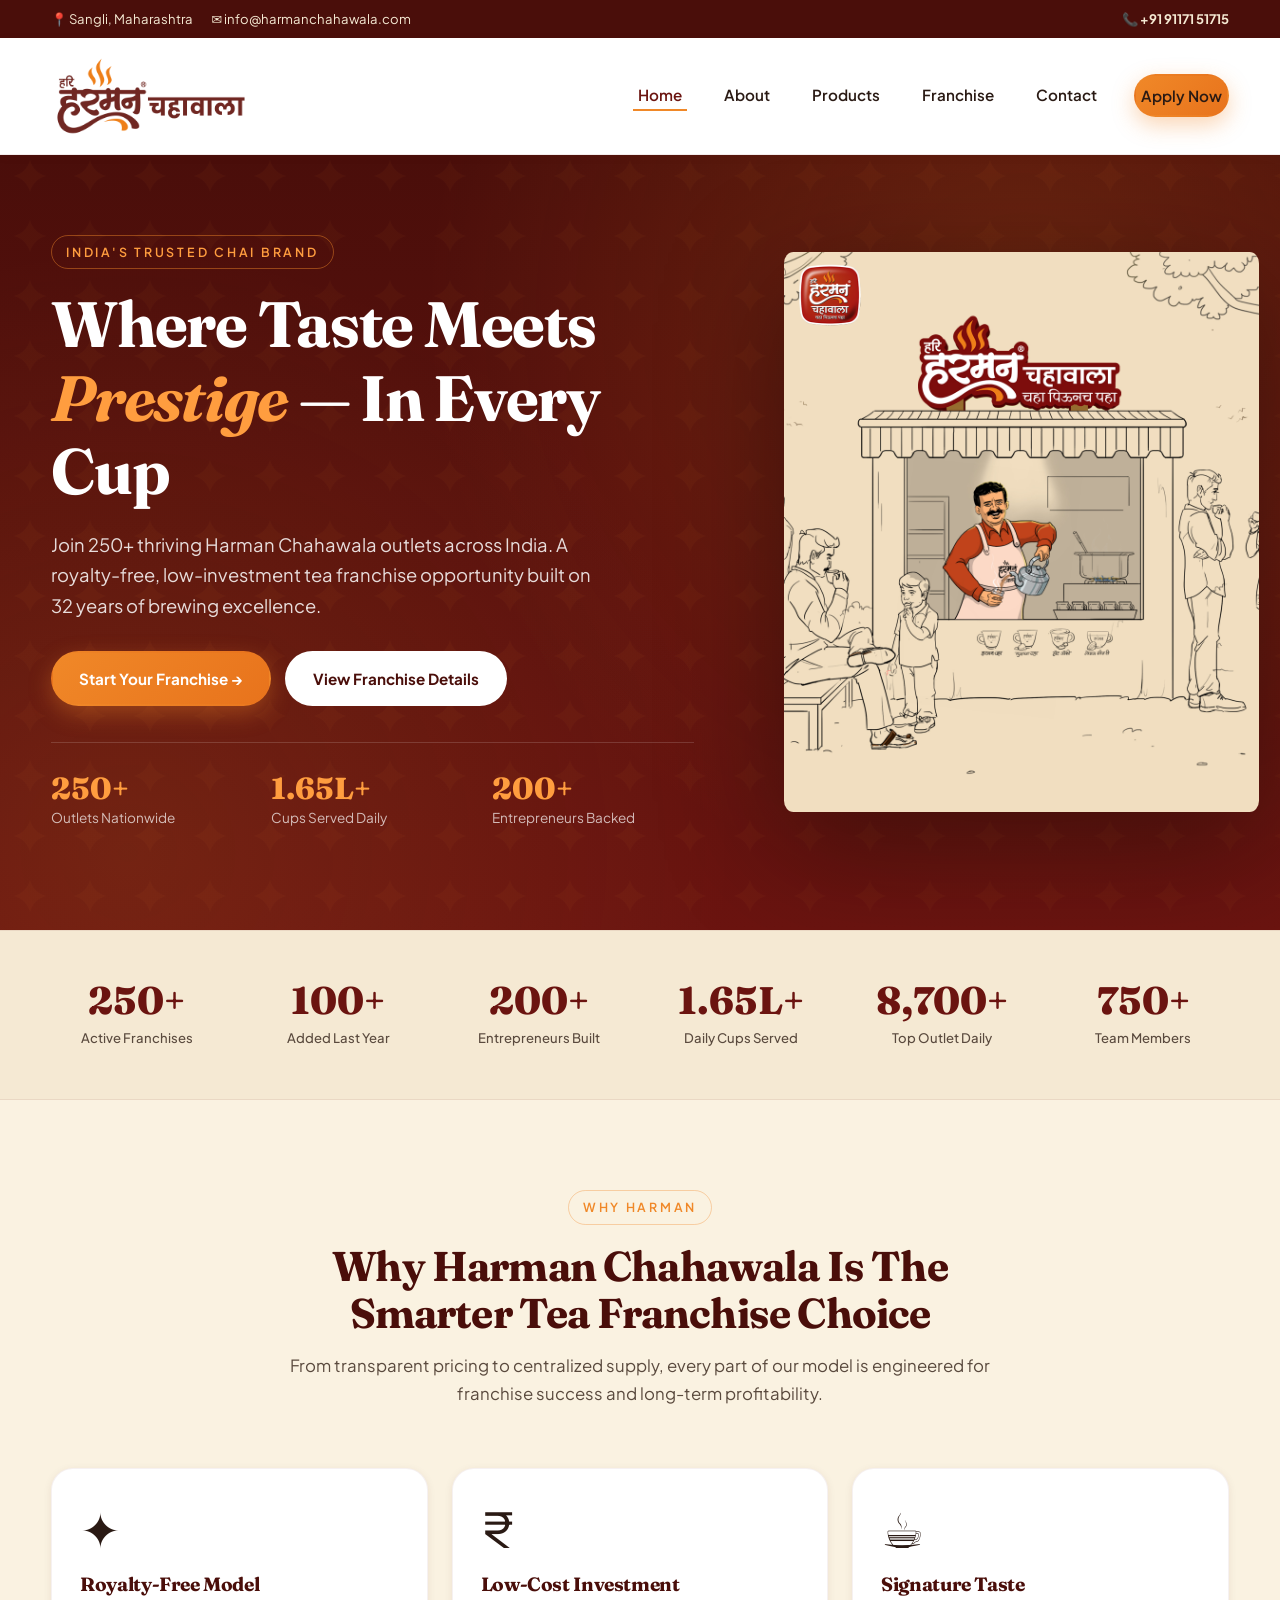
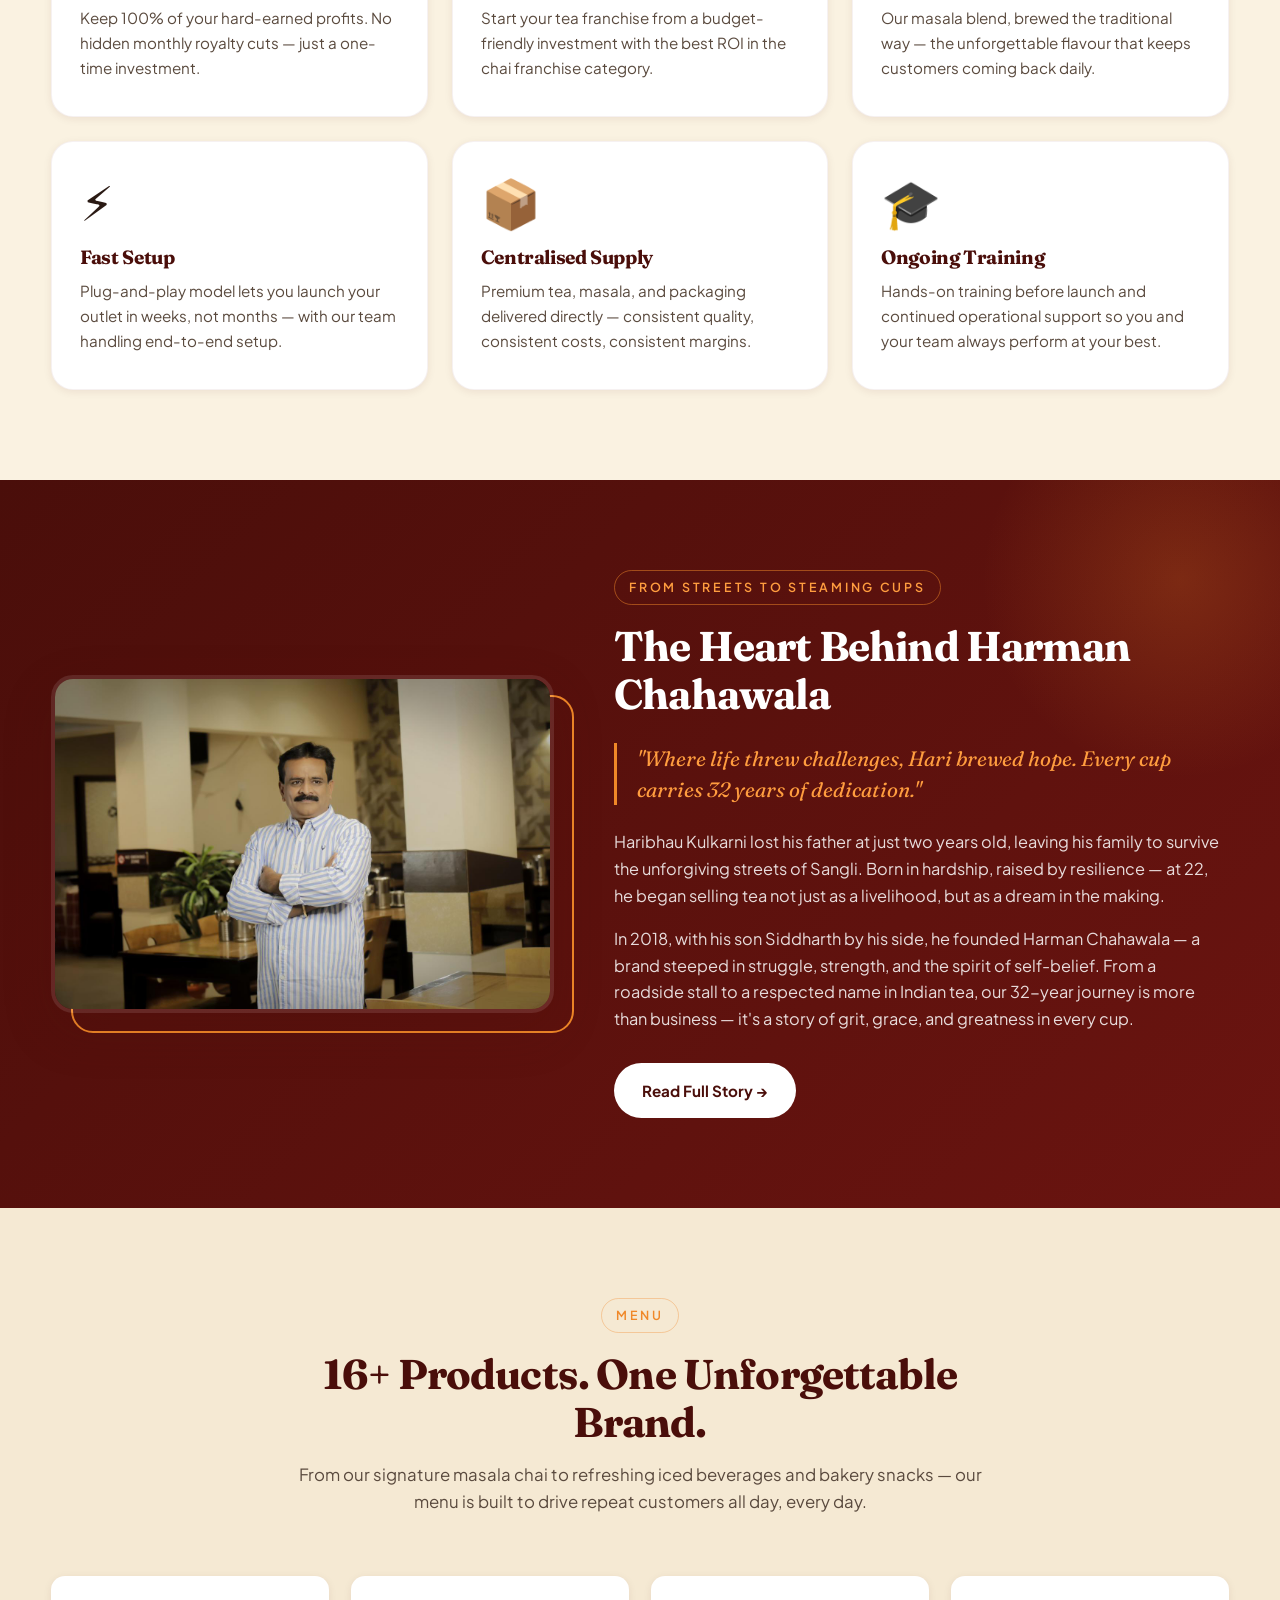
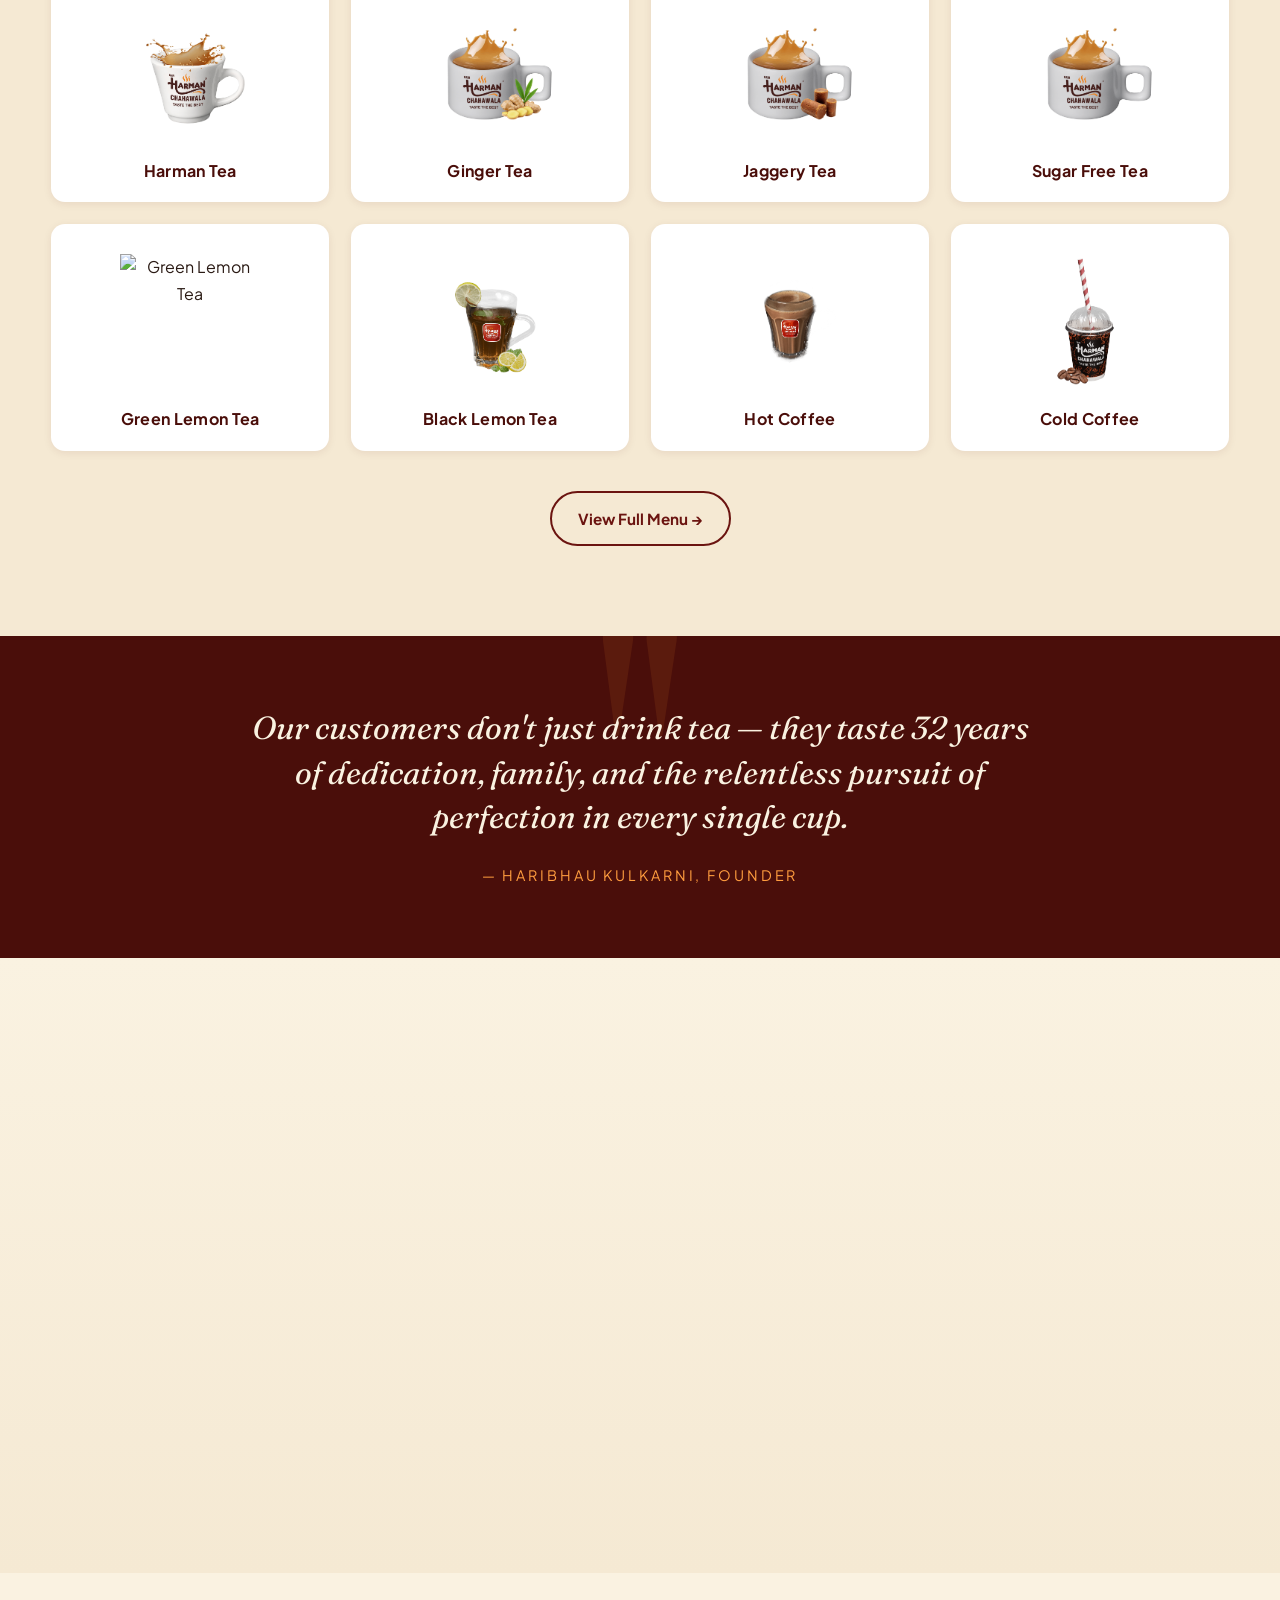
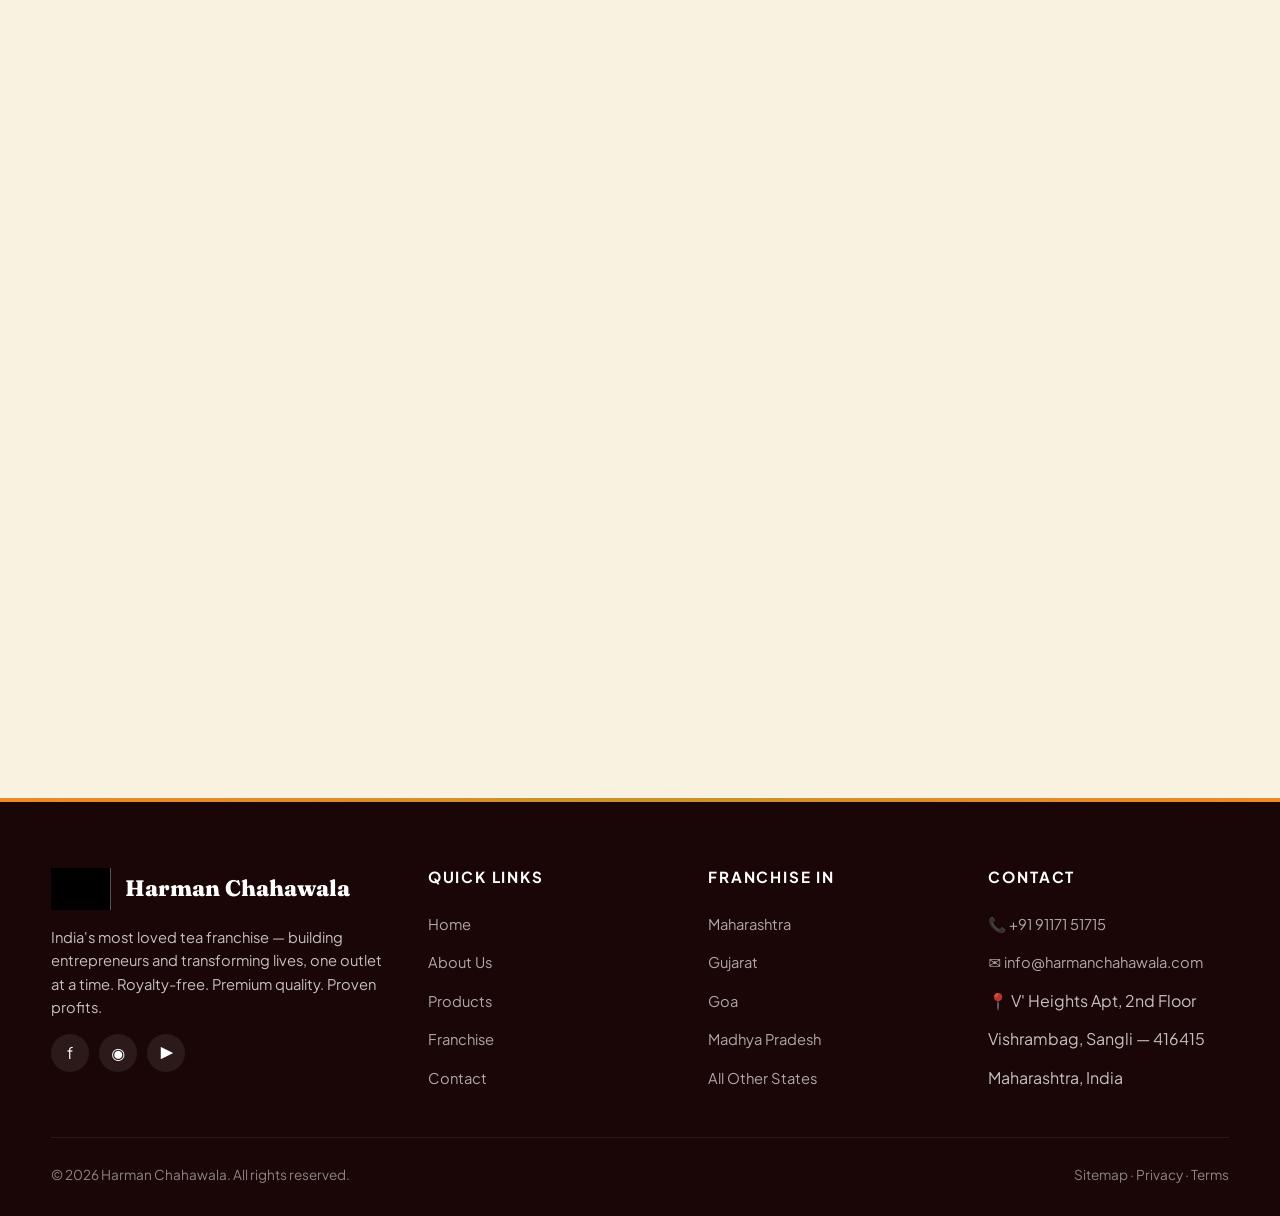
==== commit add423f9: "Improve UI, update branding, add favicon, and integrate video thumbnails" ====
--- a/index.html
+++ b/index.html
@@ -41,8 +41,8 @@
   <meta name="ICBM" content="16.8524, 74.5815">
 
   <!-- ==== Favicon ==== -->
-  <link rel="icon" type="image/png" href="images/logo.png">
-  <link rel="apple-touch-icon" href="images/logo.png">
+  <link rel="icon" type="image/png" href="images/favicon.png">
+  <link rel="apple-touch-icon" href="images/favicon.png">
 
   <!-- ==== Preload critical resources ==== -->
   <link rel="preconnect" href="https://fonts.googleapis.com">
@@ -145,7 +145,7 @@
     <div class="container">
       <nav class="nav" aria-label="Primary">
         <a class="brand" href="index.html" aria-label="Harman Chahawala home">
-          <img src="images/256x256_logo.png" class="logo" alt="Harman Chahawala logo">
+          <img src="images/512x512_logo harmanpng.png" class="logo" alt="Harman Chahawala logo">
         </a>
         <ul class="menu" id="primaryMenu">
           <li><a href="index.html">Home</a></li>
@@ -197,7 +197,7 @@
             <span class="steam" style="left:30%; top:8%; animation-delay:0s;"></span>
             <span class="steam" style="left:42%; top:14%; animation-delay:.6s;"></span>
             <span class="steam" style="left:36%; top:20%; animation-delay:1.2s;"></span>
-            <img class="hero-mascot" src="images/hero-3.jpg" alt="Harman Chahawala mascot serving fresh tea"
+            <img class="hero-mascot" src="images/harman-scketch-1000x1200 px-01.jpg.jpeg" alt="Harman Chahawala mascot serving fresh tea"
               loading="eager" width="500" height="600">
           </div>
         </div>
--- a/css/style.css
+++ b/css/style.css
@@ -108,9 +108,17 @@
 }
 
 .logo {
-    width: 100px;
+    width: 200px;
     height: auto;
     display: block;
+     margin: -50px 0;
+}
+
+@media (max-width: 640px) {
+    .logo {
+        width: 140px;
+        margin: -25px 0;
+    }
 }
 
 .nav {
@@ -126,7 +134,7 @@
 }
 .menu a {
   font-weight: 600; font-size: .95rem; color: var(--ink);
-  position: relative; padding: 6px 0;
+  position: relative; padding: 7px 5px;
 }
 .menu a::after {
   content: ''; position: absolute; left: 0; bottom: 0;
@@ -223,6 +231,7 @@
 .hero-visual { position: relative; height: 560px; }
 .hero-mascot {
   position: absolute; right: -30px; bottom: 0; height: 100%; max-height: 600px;
+  /* object-fit:cover; */
   filter: drop-shadow(0 30px 60px rgba(0,0,0,.4));
   border-radius: 2%;
   /* animation: gentle-bob 5s ease-in-out infinite; */
@@ -455,14 +464,13 @@
 .video-thumbnail{
     display:block;
     width:100%;
-    max-width:320px;
     height:auto;
     border-radius:18px;
     transition:transform .35s ease;
 }
 
 .video-thumbnail-large{
-    max-width:430px;
+    max-width:480px;
 }
 
 .video-link:hover .video-thumbnail{
@@ -516,7 +524,7 @@
   border-color: var(--saffron);
 }
 .plan-card.featured::before {
-  content: 'RECOMMENDED'; position: absolute; top: 20px; right: -40px;
+  content: 'RECOMMENDED'; position: absolute; top: 30px; right: -45px;
   background: var(--saffron); color: white;
   padding: 6px 50px; font-size: .7rem; font-weight: 800;
   letter-spacing: .15em; transform: rotate(45deg);
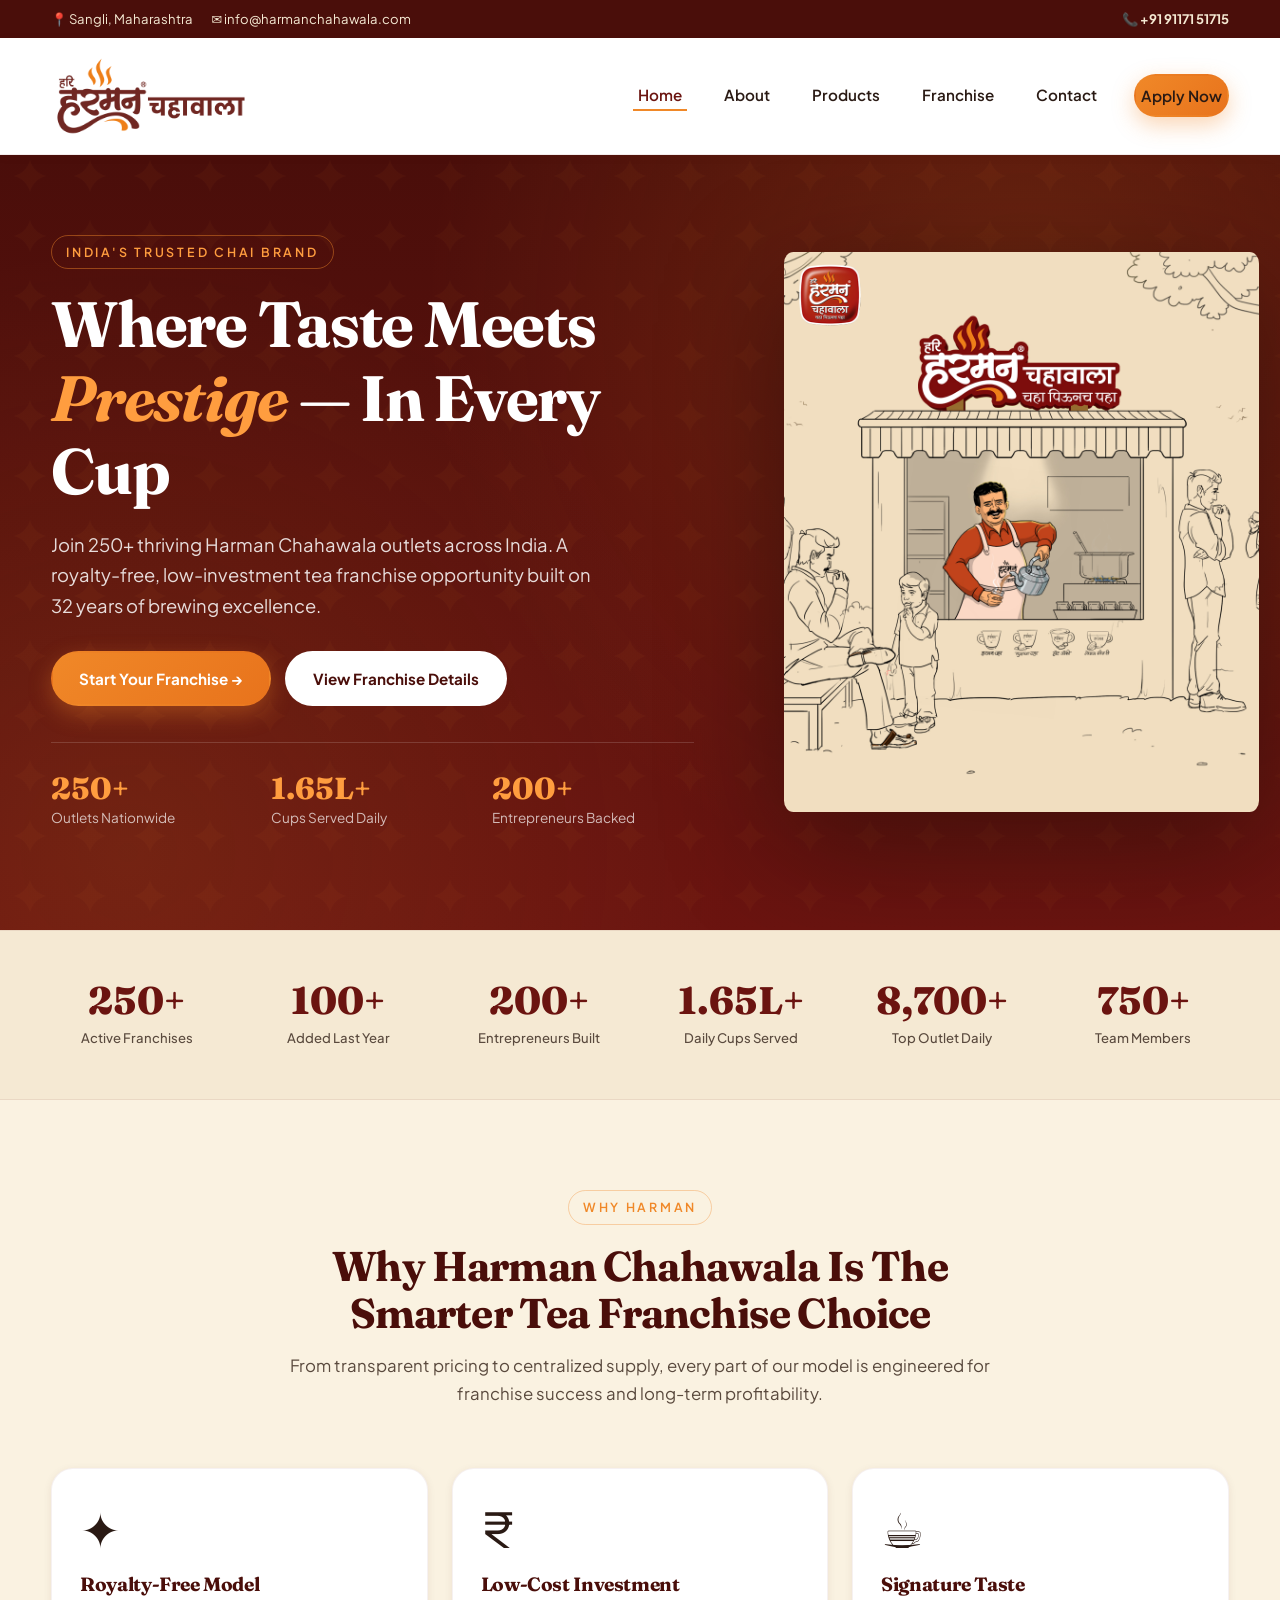
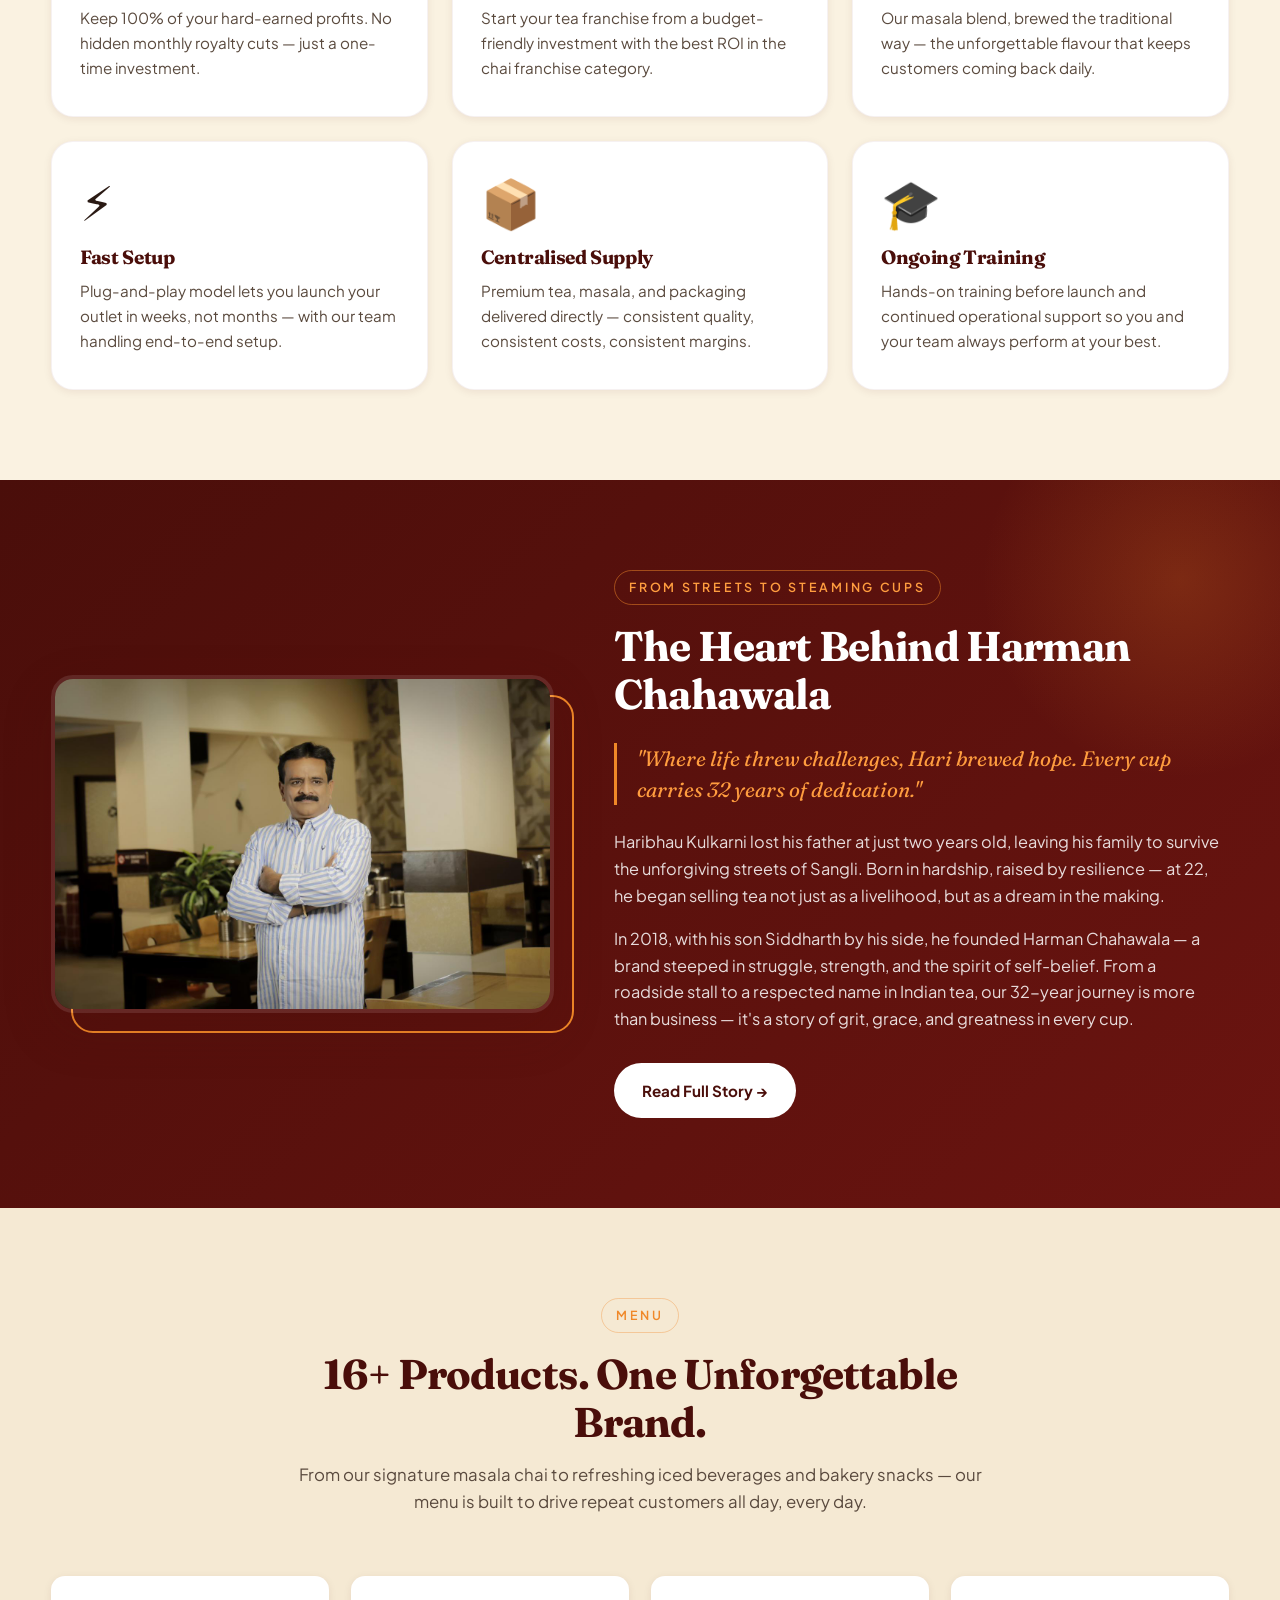
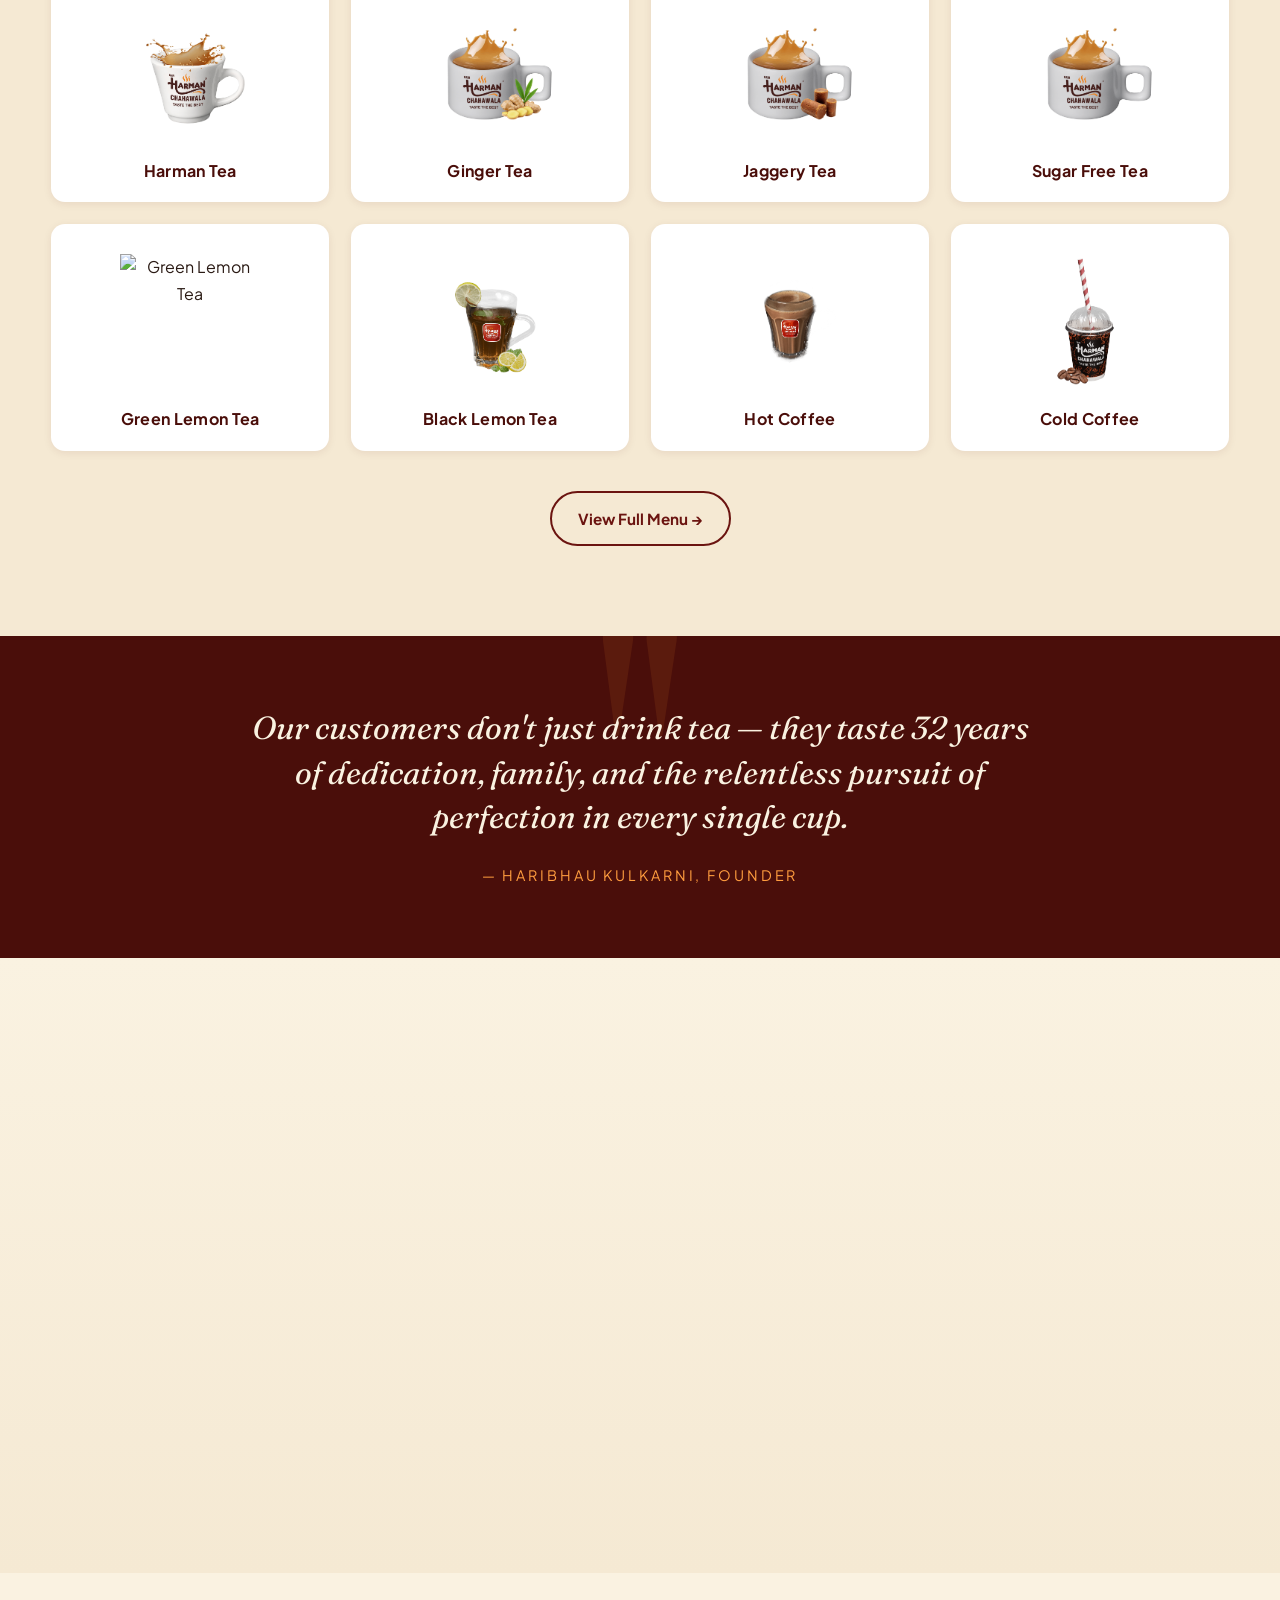
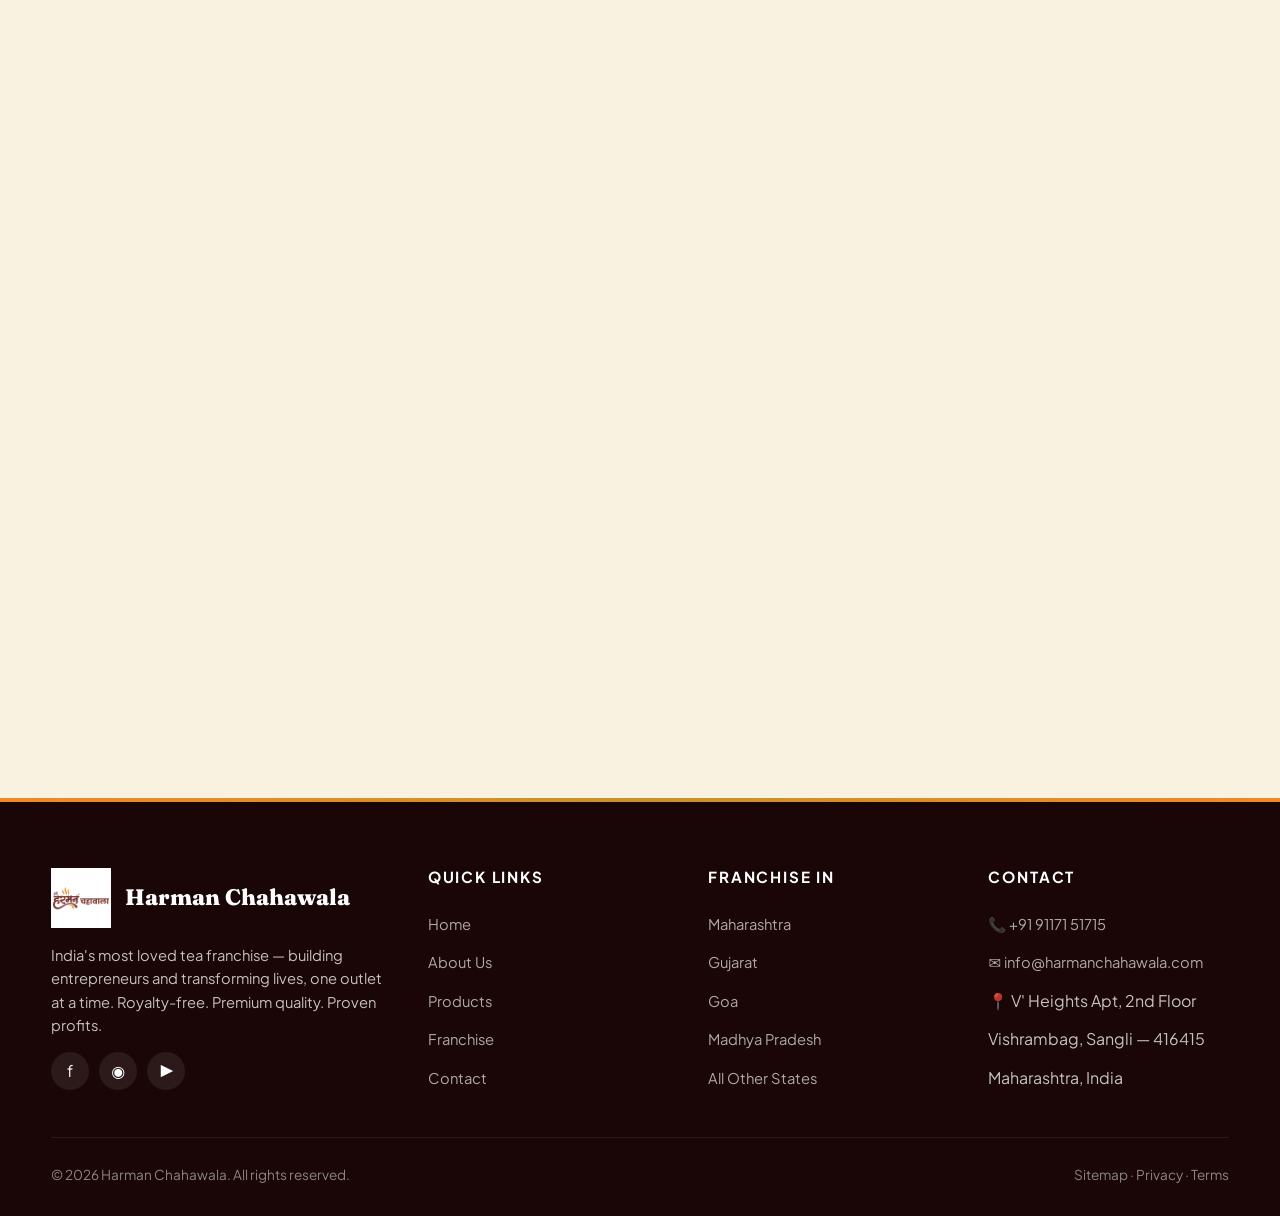
==== commit ab3663b8: "Complete desktop UI implementation" ====
--- a/index.html
+++ b/index.html
@@ -197,8 +197,8 @@
             <span class="steam" style="left:30%; top:8%; animation-delay:0s;"></span>
             <span class="steam" style="left:42%; top:14%; animation-delay:.6s;"></span>
             <span class="steam" style="left:36%; top:20%; animation-delay:1.2s;"></span>
-            <img class="hero-mascot" src="images/harman-scketch-1000x1200 px-01.jpg.jpeg" alt="Harman Chahawala mascot serving fresh tea"
-              loading="eager" width="500" height="600">
+            <img class="hero-mascot" src="images/harman-scketch-1000x1200 px-01.jpg.jpeg"
+              alt="Harman Chahawala mascot serving fresh tea" loading="eager" width="500" height="600">
           </div>
         </div>
       </div>
@@ -402,51 +402,47 @@
 
     <!-- ==== FRANCHISE CTA ==== -->
     <section class="franchise-cta section">
-  <div class="container">
-    <div class="cta-card reveal">
-
-      <div>
-        <span class="section-eyebrow">Become a Partner</span>
-        <h2>Start Your Own Tea Franchise Today</h2>
-
-        <p>
-          Join India's most loved chai brand with a profit-first,
-          royalty-free model. Earn up to ₹2,85,590 per month with a
-          single outlet.
-        </p>
-
-        <ul class="cta-list">
-          <li>Complete plug-and-play setup support</li>
-          <li>Centralised raw material & supply chain</li>
-          <li>Comprehensive operational training</li>
-          <li>High profitability with early returns</li>
-        </ul>
-
-        <a href="contact.html" class="btn btn-primary">
-          Get Franchise Details →
-        </a>
-      </div>
-
-      <!-- Video Section -->
-      <div class="cta-visual reveal">
-        <a href="https://youtu.be/u3sfpK3A8Wo?si=F5ekKMA7LerqXQ5w" target="_blank" class="video-link">
-
-          <img
-            src="images/image.png"
-            alt="Watch Harman Chahawala Franchise Video"
-            class="video-thumbnail"
-          >
-
-          <div class="play-button">
-            ▶
-          </div>
-
-        </a>
-      </div>
-
-    </div>
-  </div>
-</section>
+      <div class="container">
+        <div class="cta-card reveal">
+
+          <div>
+            <span class="section-eyebrow">Become a Partner</span>
+            <h2>Start Your Own Tea Franchise Today</h2>
+
+            <p>
+              Join India's most loved chai brand with a profit-first,
+              royalty-free model. Earn up to ₹2,85,590 per month with a
+              single outlet.
+            </p>
+
+            <ul class="cta-list">
+              <li>Complete plug-and-play setup support</li>
+              <li>Centralised raw material & supply chain</li>
+              <li>Comprehensive operational training</li>
+              <li>High profitability with early returns</li>
+            </ul>
+
+            <a href="contact.html" class="btn btn-primary">
+              Get Franchise Details →
+            </a>
+          </div>
+
+          <!-- Video Section -->
+          <div class="cta-visual reveal">
+            <a href="https://youtu.be/u3sfpK3A8Wo?si=F5ekKMA7LerqXQ5w" target="_blank" class="video-link">
+
+              <img src="images/image.png" alt="Watch Harman Chahawala Franchise Video" class="video-thumbnail">
+
+              <div class="play-button">
+                ▶
+              </div>
+
+            </a>
+          </div>
+
+        </div>
+      </div>
+    </section>
 
   </main>
 
@@ -455,8 +451,8 @@
     <div class="container">
       <div class="footer-grid">
         <div>
-          <div class="footer-brand">
-            <img src="images/logo.png" alt="Harman Chahawala logo">
+          <div class="footer-brand"><img src="images/512x512_logo harmanpng.png" class="footer-logo"" alt=" Harman
+              Chahawala logo">
             <div class="footer-name">Harman Chahawala</div>
           </div>
           <p style="font-size:.92rem; line-height:1.6;">India's most loved tea franchise — building entrepreneurs and
--- a/css/style.css
+++ b/css/style.css
@@ -290,7 +290,7 @@
   position: relative;
 }
 .why-card::before {
-  content: ''; position: absolute; top: 0; left: 0; right: 0; height: 4px;
+  content: ''; position:fixed; top: 0; left: 9px; right: 9px; height: 4px;
   background: linear-gradient(90deg, var(--saffron), var(--gold));
   transform: scaleX(0); transform-origin: left;
   transition: transform .35s ease;
@@ -742,6 +742,11 @@
   padding: 70px 0 30px;
   position: relative;
 }
+
+.footer-logo{
+    background-color: #fff;
+}
+
 .footer::before {
   content: ''; position: absolute; top: 0; left: 0; right: 0; height: 4px;
   background: linear-gradient(90deg, var(--saffron), var(--gold), var(--saffron));
